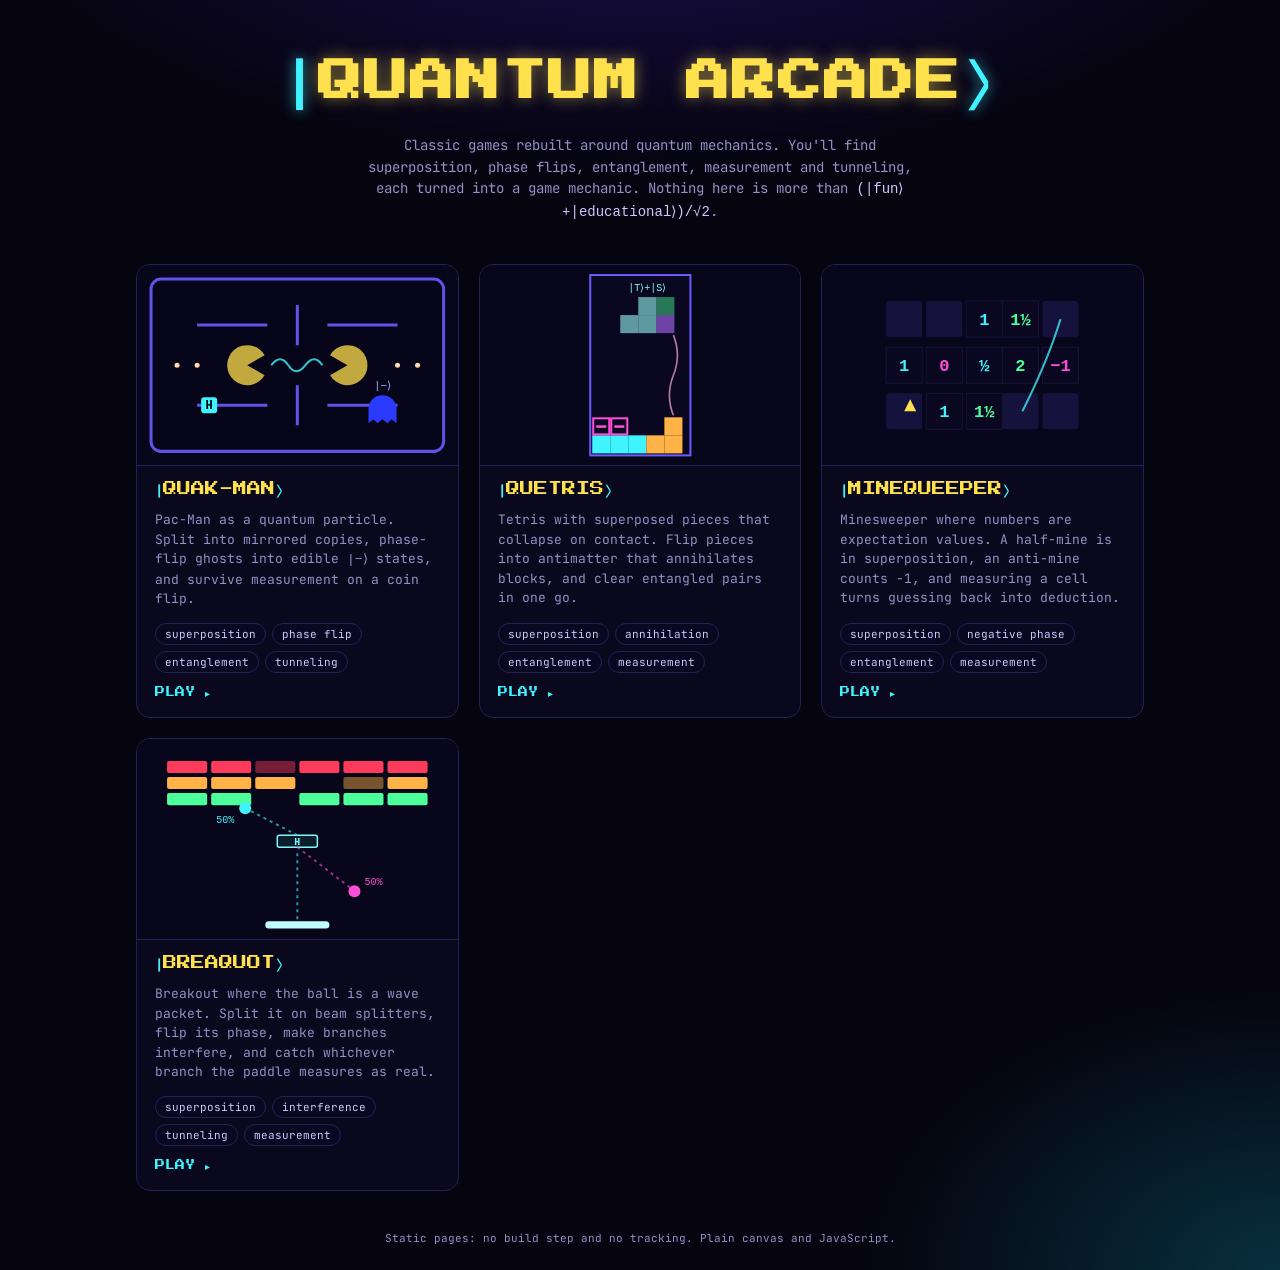
==== index.html @ d23012a4 "Add Breaquot: a quantum Breakout The ball is a set of probability-weighted branches: beam splitters " ====
<!doctype html>
<html lang="en">
<head>
  <meta charset="utf-8">
  <meta name="viewport" content="width=device-width, initial-scale=1, viewport-fit=cover">
  <title>Quantum Arcade</title>
  <meta name="description" content="Classic arcade games rebuilt around quantum mechanics: superposition, phase flips, entanglement, measurement and tunneling. Plays in the browser.">
  <meta name="theme-color" content="#05040f">
  <link rel="icon" href="favicon.svg" type="image/svg+xml">
  <link rel="preconnect" href="https://fonts.googleapis.com">
  <link rel="preconnect" href="https://fonts.gstatic.com" crossorigin>
  <link href="https://fonts.googleapis.com/css2?family=JetBrains+Mono:wght@400;700&family=Press+Start+2P&display=swap" rel="stylesheet">
  <style>
    :root {
      --bg: #05040f; --panel: #0c0a22; --line: #262058; --text: #e8e5ff; --muted: #9690c6;
      --cyan: #3ff4ff; --magenta: #ff4fd8; --yellow: #ffe14d; --violet: #6c5cff;
      --pixel: 'Press Start 2P', ui-monospace, monospace;
      --mono: 'JetBrains Mono', ui-monospace, SFMono-Regular, Menlo, monospace;
    }
    * { box-sizing: border-box; }
    html, body { margin: 0; color: var(--text); font-family: var(--mono); background: var(--bg); }
    body {
      min-height: 100svh;
      background:
        radial-gradient(1100px 520px at 50% -12%, #1d1157 0%, transparent 62%),
        radial-gradient(700px 480px at 100% 100%, #08303f 0%, transparent 60%),
        var(--bg);
    }
    header { text-align: center; padding: 48px 16px 12px; }
    h1 {
      margin: 0;
      font-family: var(--pixel);
      font-size: clamp(22px, 5.4vw, 44px);
      letter-spacing: 2px;
      color: var(--yellow);
      text-shadow: 0 0 16px rgba(255, 225, 77, .5);
    }
    h1 .k {
      color: var(--cyan);
      font-family: var(--mono);
      font-weight: 700;
      font-size: 1.25em;
      text-shadow: 0 0 14px rgba(63, 244, 255, .7);
    }
    .tag { color: var(--muted); margin: 14px auto 0; max-width: 560px; font-size: 14px; line-height: 1.55; }
    .tag code { color: #cfc8ff; }
    main {
      display: grid;
      grid-template-columns: repeat(auto-fit, minmax(260px, 1fr));
      gap: 20px;
      max-width: 1040px;
      margin: 0 auto;
      padding: 28px 16px 40px;
    }
    .game {
      display: flex;
      flex-direction: column;
      color: inherit;
      text-decoration: none;
      background: rgba(12, 10, 34, .78);
      border: 1px solid var(--line);
      border-radius: 14px;
      overflow: hidden;
      transition: transform .15s ease, border-color .15s ease, box-shadow .15s ease;
    }
    .game:hover, .game:focus-visible {
      transform: translateY(-3px);
      border-color: var(--violet);
      box-shadow: 0 14px 40px rgba(60, 40, 180, .35);
      outline: none;
    }
    .art { aspect-ratio: 16 / 10; background: #07061a; border-bottom: 1px solid var(--line); display: block; }
    .art svg { width: 100%; height: 100%; display: block; }
    .body { padding: 16px 18px 18px; display: flex; flex-direction: column; gap: 10px; flex: 1; }
    .name { font-family: var(--pixel); font-size: 14px; color: var(--yellow); }
    .name .k { color: var(--cyan); font-family: var(--mono); font-weight: 700; }
    .desc { color: var(--muted); font-size: 13px; line-height: 1.5; margin: 0; }
    .chips { display: flex; flex-wrap: wrap; gap: 6px; margin-top: auto; padding-top: 4px; }
    .chip {
      font-size: 11px;
      color: #cfc8ff;
      border: 1px solid var(--line);
      border-radius: 999px;
      padding: 3px 9px;
      background: #0a0820;
    }
    .play {
      font-family: var(--pixel);
      font-size: 10px;
      color: var(--cyan);
      margin-top: 4px;
    }
    footer { text-align: center; color: var(--muted); font-size: 11px; padding: 0 16px 28px; }
  </style>
</head>
<body>
  <header>
    <h1><span class="k">|</span>QUANTUM ARCADE<span class="k">⟩</span></h1>
    <p class="tag">Classic games rebuilt around quantum mechanics. You'll find superposition, phase flips, entanglement, measurement and tunneling, each turned into a game mechanic. Nothing here is more than <code>(|fun⟩+|educational⟩)/√2</code>.</p>
  </header>

  <main>
    <a class="game" href="quak-man/">
      <span class="art" aria-hidden="true">
        <svg viewBox="0 0 320 200">
          <g fill="none" stroke="#6c5cff" stroke-width="3" opacity=".9">
            <rect x="14" y="14" width="292" height="172" rx="10"/>
            <path d="M60 60h70M190 60h70M60 140h70M190 140h70M160 40v40M160 120v40"/>
          </g>
          <g fill="#ffd9b0"><circle cx="40" cy="100" r="2.5"/><circle cx="60" cy="100" r="2.5"/><circle cx="260" cy="100" r="2.5"/><circle cx="280" cy="100" r="2.5"/></g>
          <path d="M110 100 L127.3 90 A20 20 0 1 0 127.3 110 Z" fill="#ffe14d" opacity=".75"/>
          <path d="M210 100 L192.7 90 A20 20 0 1 1 192.7 110 Z" fill="#ffe14d" opacity=".75"/>
          <path d="M134 100 q9 -12 17 0 t17 0 t17 0" fill="none" stroke="#3ff4ff" stroke-width="2" opacity=".8"/>
          <g transform="translate(245 140)"><path d="M-14 4a14 14 0 0 1 28 0v14l-5-4-4 4-5-4-5 4-4-4-5 4z" fill="#2a3bff"/><text x="0" y="-16" font-family="monospace" font-size="11" fill="#9fb0ff" text-anchor="middle">|−⟩</text></g>
          <rect x="64" y="132" width="16" height="16" rx="3" fill="#3ff4ff"/><text x="72" y="144" font-family="monospace" font-weight="700" font-size="12" fill="#05040f" text-anchor="middle">H</text>
        </svg>
      </span>
      <span class="body">
        <span class="name"><span class="k">|</span>QUAK-MAN<span class="k">⟩</span></span>
        <p class="desc">Pac-Man as a quantum particle. Split into mirrored copies, phase-flip ghosts into edible <code>|−⟩</code> states, and survive measurement on a coin flip.</p>
        <span class="chips"><span class="chip">superposition</span><span class="chip">phase flip</span><span class="chip">entanglement</span><span class="chip">tunneling</span></span>
        <span class="play">PLAY ▸</span>
      </span>
    </a>

    <a class="game" href="quetris/">
      <span class="art" aria-hidden="true">
        <svg viewBox="0 0 320 200">
          <rect x="110" y="10" width="100" height="180" fill="#0a0820" stroke="#6c5cff" stroke-width="2"/>
          <g fill="#b06cff" opacity=".6"><rect x="140" y="50" width="18" height="18"/><rect x="158" y="50" width="18" height="18"/><rect x="176" y="50" width="18" height="18"/><rect x="158" y="32" width="18" height="18"/></g>
          <g fill="#4dff9a" opacity=".45"><rect x="158" y="32" width="18" height="18"/><rect x="176" y="32" width="18" height="18"/><rect x="140" y="50" width="18" height="18"/><rect x="158" y="50" width="18" height="18"/></g>
          <text x="167" y="26" font-family="monospace" font-size="10" fill="#7ff9ff" text-anchor="middle">|T⟩+|S⟩</text>
          <g fill="#3ff4ff"><rect x="112" y="170" width="18" height="18"/><rect x="130" y="170" width="18" height="18"/><rect x="148" y="170" width="18" height="18"/></g>
          <g fill="#ffb347"><rect x="184" y="170" width="18" height="18"/><rect x="184" y="152" width="18" height="18"/><rect x="166" y="170" width="18" height="18"/></g>
          <g fill="#0a0720" stroke="#ff4fd8" stroke-width="2"><rect x="113" y="153" width="16" height="16"/><rect x="131" y="153" width="16" height="16"/></g>
          <g fill="#ff4fd8"><rect x="116" y="160" width="10" height="2.5"/><rect x="134" y="160" width="10" height="2.5"/></g>
          <path d="M193 150 q-8 -20 0 -40 t0 -40" fill="none" stroke="#ffb0d8" stroke-width="1.6" opacity=".7"/>
        </svg>
      </span>
      <span class="body">
        <span class="name"><span class="k">|</span>QUETRIS<span class="k">⟩</span></span>
        <p class="desc">Tetris with superposed pieces that collapse on contact. Flip pieces into antimatter that annihilates blocks, and clear entangled pairs in one go.</p>
        <span class="chips"><span class="chip">superposition</span><span class="chip">annihilation</span><span class="chip">entanglement</span><span class="chip">measurement</span></span>
        <span class="play">PLAY ▸</span>
      </span>
    </a>

    <a class="game" href="minequeeper/">
      <span class="art" aria-hidden="true">
        <svg viewBox="0 0 320 200">
          <g font-family="monospace" font-weight="700" font-size="17" text-anchor="middle">
            <g fill="#16123e">
              <rect x="64" y="36" width="36" height="36" rx="3"/><rect x="104" y="36" width="36" height="36" rx="3"/><rect x="220" y="36" width="36" height="36" rx="3"/>
              <rect x="64" y="128" width="36" height="36" rx="3"/><rect x="180" y="128" width="36" height="36" rx="3"/><rect x="220" y="128" width="36" height="36" rx="3"/>
            </g>
            <g fill="#0a0820" stroke="#17143a">
              <rect x="144" y="36" width="36" height="36"/><rect x="180" y="36" width="36" height="36"/>
              <rect x="64" y="82" width="36" height="36"/><rect x="104" y="82" width="36" height="36"/><rect x="144" y="82" width="36" height="36"/><rect x="180" y="82" width="36" height="36"/><rect x="220" y="82" width="36" height="36"/>
              <rect x="104" y="128" width="36" height="36"/><rect x="144" y="128" width="36" height="36"/>
            </g>
            <text x="162" y="60" fill="#3ff4ff">1</text><text x="198" y="60" fill="#4dff9a">1½</text>
            <text x="82" y="106" fill="#3ff4ff">1</text><text x="122" y="106" fill="#ff4fd8">0</text><text x="162" y="106" fill="#3ff4ff">½</text><text x="198" y="106" fill="#4dff9a">2</text><text x="238" y="106" fill="#ff4fd8">−1</text>
            <text x="122" y="152" fill="#3ff4ff">1</text><text x="162" y="152" fill="#4dff9a">1½</text>
          </g>
          <path d="M238 54 q-12 40 -38 92" fill="none" stroke="#3ff4ff" stroke-width="2" opacity=".75"/>
          <path d="M82 146 l6 -12 l6 12" fill="#ffe14d"/>
        </svg>
      </span>
      <span class="body">
        <span class="name"><span class="k">|</span>MINEQUEEPER<span class="k">⟩</span></span>
        <p class="desc">Minesweeper where numbers are expectation values. A half-mine is in superposition, an anti-mine counts −1, and measuring a cell turns guessing back into deduction.</p>
        <span class="chips"><span class="chip">superposition</span><span class="chip">negative phase</span><span class="chip">entanglement</span><span class="chip">measurement</span></span>
        <span class="play">PLAY ▸</span>
      </span>
    </a>
    <a class="game" href="breaquot/">
      <span class="art" aria-hidden="true">
        <svg viewBox="0 0 320 200">
          <g>
            <rect x="30" y="22" width="40" height="12" rx="2" fill="#ff3b5c"/><rect x="74" y="22" width="40" height="12" rx="2" fill="#ff3b5c"/><rect x="118" y="22" width="40" height="12" rx="2" fill="#ff3b5c" opacity=".45"/><rect x="162" y="22" width="40" height="12" rx="2" fill="#ff3b5c"/><rect x="206" y="22" width="40" height="12" rx="2" fill="#ff3b5c"/><rect x="250" y="22" width="40" height="12" rx="2" fill="#ff3b5c"/>
            <rect x="30" y="38" width="40" height="12" rx="2" fill="#ffb347"/><rect x="74" y="38" width="40" height="12" rx="2" fill="#ffb347"/><rect x="118" y="38" width="40" height="12" rx="2" fill="#ffb347"/><rect x="206" y="38" width="40" height="12" rx="2" fill="#ffb347" opacity=".45"/><rect x="250" y="38" width="40" height="12" rx="2" fill="#ffb347"/>
            <rect x="30" y="54" width="40" height="12" rx="2" fill="#4dff9a"/><rect x="74" y="54" width="40" height="12" rx="2" fill="#4dff9a"/><rect x="162" y="54" width="40" height="12" rx="2" fill="#4dff9a"/><rect x="206" y="54" width="40" height="12" rx="2" fill="#4dff9a"/><rect x="250" y="54" width="40" height="12" rx="2" fill="#4dff9a"/>
          </g>
          <rect x="140" y="96" width="40" height="12" rx="2" fill="#0c1e2a" stroke="#7ff9ff" stroke-width="1.5"/>
          <text x="160" y="106" font-family="monospace" font-weight="700" font-size="10" fill="#7ff9ff" text-anchor="middle">H</text>
          <path d="M160 180 L160 110" stroke="#3ff4ff" stroke-width="2" stroke-dasharray="3 4" opacity=".6"/>
          <path d="M160 96 L110 70" stroke="#3ff4ff" stroke-width="2" stroke-dasharray="3 4" opacity=".6"/>
          <path d="M160 108 L215 150" stroke="#ff4fd8" stroke-width="2" stroke-dasharray="3 4" opacity=".6"/>
          <circle cx="108" cy="69" r="6" fill="#3ff4ff"/><text x="88" y="84" font-family="monospace" font-size="10" fill="#3ff4ff" text-anchor="middle">50%</text>
          <circle cx="217" cy="152" r="6" fill="#ff4fd8"/><text x="236" y="146" font-family="monospace" font-size="10" fill="#ff4fd8" text-anchor="middle">50%</text>
          <rect x="128" y="182" width="64" height="7" rx="3.5" fill="#bffcff"/>
        </svg>
      </span>
      <span class="body">
        <span class="name"><span class="k">|</span>BREAQUOT<span class="k">⟩</span></span>
        <p class="desc">Breakout where the ball is a wave packet. Split it on beam splitters, flip its phase, make branches interfere, and catch whichever branch the paddle measures as real.</p>
        <span class="chips"><span class="chip">superposition</span><span class="chip">interference</span><span class="chip">tunneling</span><span class="chip">measurement</span></span>
        <span class="play">PLAY ▸</span>
      </span>
    </a>
  </main>

  <footer>Static pages: no build step and no tracking. Plain canvas and JavaScript.</footer>
</body>
</html>
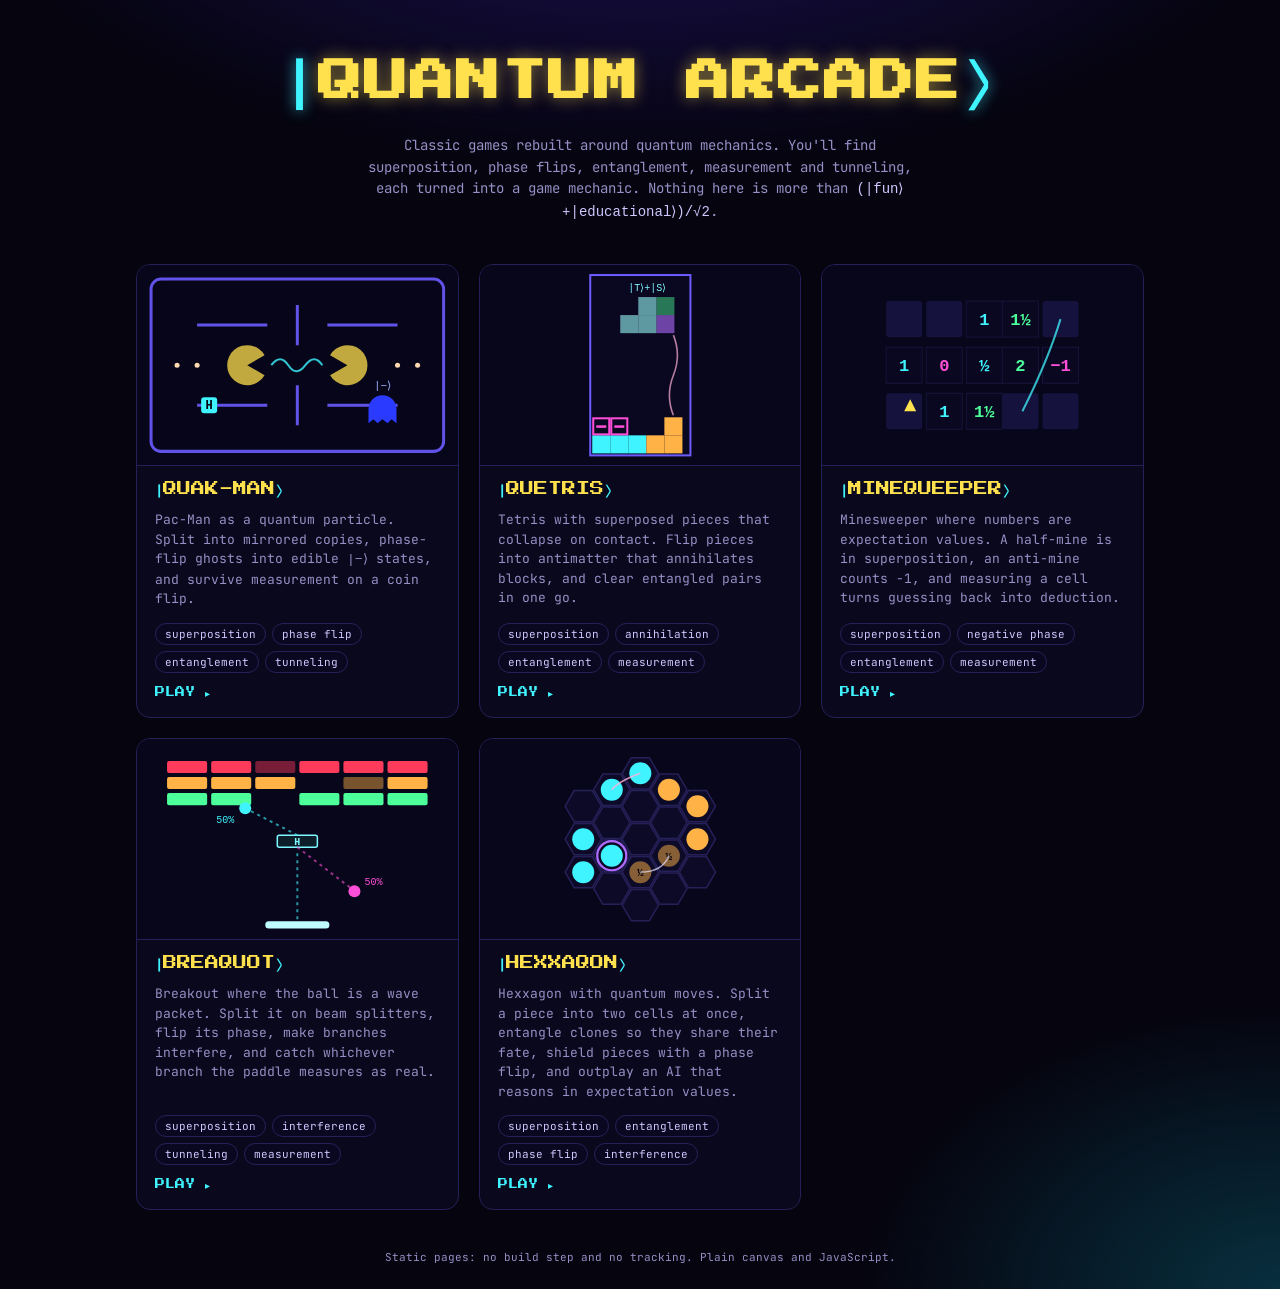
==== commit c16a8364: "Add Hexxaqon: a quantum Hexxagon Classic clone/jump Hexxagon on a 58-cell board, plus quantum moves:" ====
--- a/index.html
+++ b/index.html
@@ -198,6 +198,52 @@
         <span class="play">PLAY ▸</span>
       </span>
     </a>
+    <a class="game" href="hexxaqon/">
+      <span class="art" aria-hidden="true">
+        <svg viewBox="0 0 320 200">
+          <g fill="#0c0a26" stroke="#262058" stroke-width="1.5">
+          <polygon points="121.0,67.1 112.0,82.7 94.0,82.7 85.0,67.1 94.0,51.5 112.0,51.5"/>
+          <polygon points="121.0,100.0 112.0,115.6 94.0,115.6 85.0,100.0 94.0,84.4 112.0,84.4"/>
+          <polygon points="121.0,132.9 112.0,148.5 94.0,148.5 85.0,132.9 94.0,117.3 112.0,117.3"/>
+          <polygon points="149.6,50.6 140.5,66.3 122.5,66.3 113.5,50.6 122.5,35.0 140.5,35.0"/>
+          <polygon points="149.6,83.5 140.5,99.2 122.5,99.2 113.5,83.5 122.5,67.9 140.5,67.9"/>
+          <polygon points="149.6,116.5 140.5,132.1 122.5,132.1 113.5,116.5 122.5,100.8 140.5,100.8"/>
+          <polygon points="149.6,149.4 140.5,165.0 122.5,165.0 113.5,149.4 122.5,133.7 140.5,133.7"/>
+          <polygon points="178.1,34.2 169.0,49.8 151.0,49.8 141.9,34.2 151.0,18.6 169.0,18.6"/>
+          <polygon points="178.1,67.1 169.0,82.7 151.0,82.7 141.9,67.1 151.0,51.5 169.0,51.5"/>
+          <polygon points="178.1,100.0 169.0,115.6 151.0,115.6 141.9,100.0 151.0,84.4 169.0,84.4"/>
+          <polygon points="178.1,132.9 169.0,148.5 151.0,148.5 141.9,132.9 151.0,117.3 169.0,117.3"/>
+          <polygon points="178.1,165.8 169.0,181.4 151.0,181.4 141.9,165.8 151.0,150.2 169.0,150.2"/>
+          <polygon points="206.6,50.6 197.5,66.3 179.5,66.3 170.4,50.6 179.5,35.0 197.5,35.0"/>
+          <polygon points="206.6,83.5 197.5,99.2 179.5,99.2 170.4,83.5 179.5,67.9 197.5,67.9"/>
+          <polygon points="206.6,116.5 197.5,132.1 179.5,132.1 170.4,116.5 179.5,100.8 197.5,100.8"/>
+          <polygon points="206.6,149.4 197.5,165.0 179.5,165.0 170.4,149.4 179.5,133.7 197.5,133.7"/>
+          <polygon points="235.1,67.1 226.0,82.7 208.0,82.7 198.9,67.1 208.0,51.5 226.0,51.5"/>
+          <polygon points="235.1,100.0 226.0,115.6 208.0,115.6 198.9,100.0 208.0,84.4 226.0,84.4"/>
+          <polygon points="235.1,132.9 226.0,148.5 208.0,148.5 198.9,132.9 208.0,117.3 226.0,117.3"/>
+          </g>
+          <circle cx="103.0" cy="100.0" r="11" fill="#3ff4ff" opacity="1"/>
+          <circle cx="131.5" cy="116.5" r="11" fill="#3ff4ff" opacity="1"/>
+          <circle cx="103.0" cy="132.9" r="11" fill="#3ff4ff" opacity="1"/>
+          <circle cx="188.5" cy="50.6" r="11" fill="#ffb347" opacity="1"/>
+          <circle cx="217.0" cy="67.1" r="11" fill="#ffb347" opacity="1"/>
+          <circle cx="217.0" cy="100.0" r="11" fill="#ffb347" opacity="1"/>
+          <circle cx="160.0" cy="132.9" r="11" fill="#ffb347" opacity="0.5"/><text x="160.0" y="136.9" font-family="monospace" font-weight="700" font-size="11" fill="#05040f" text-anchor="middle">½</text>
+          <circle cx="188.5" cy="116.5" r="11" fill="#ffb347" opacity="0.5"/><text x="188.5" y="120.5" font-family="monospace" font-weight="700" font-size="11" fill="#05040f" text-anchor="middle">½</text>
+          <circle cx="131.5" cy="50.6" r="11" fill="#3ff4ff" opacity="1"/>
+          <circle cx="160.0" cy="34.2" r="11" fill="#3ff4ff" opacity="1"/>
+          <path d="M160.0 132.9 Q182.2 132.7 188.5 116.5" fill="none" stroke="#e8e5ff" stroke-width="1.5" opacity=".7"/>
+          <path d="M131.5 50.6 Q137.8 42.4 160.0 34.2" fill="none" stroke="#ffb0d8" stroke-width="1.8" opacity=".8"/>
+          <circle cx="131.5" cy="116.5" r="14.5" fill="none" stroke="#b06cff" stroke-width="2.2"/>
+        </svg>
+      </span>
+      <span class="body">
+        <span class="name"><span class="k">|</span>HEXXAQON<span class="k">⟩</span></span>
+        <p class="desc">Hexxagon with quantum moves. Split a piece into two cells at once, entangle clones so they share their fate, shield pieces with a phase flip, and outplay an AI that reasons in expectation values.</p>
+        <span class="chips"><span class="chip">superposition</span><span class="chip">entanglement</span><span class="chip">phase flip</span><span class="chip">interference</span></span>
+        <span class="play">PLAY ▸</span>
+      </span>
+    </a>
   </main>
 
   <footer>Static pages: no build step and no tracking. Plain canvas and JavaScript.</footer>
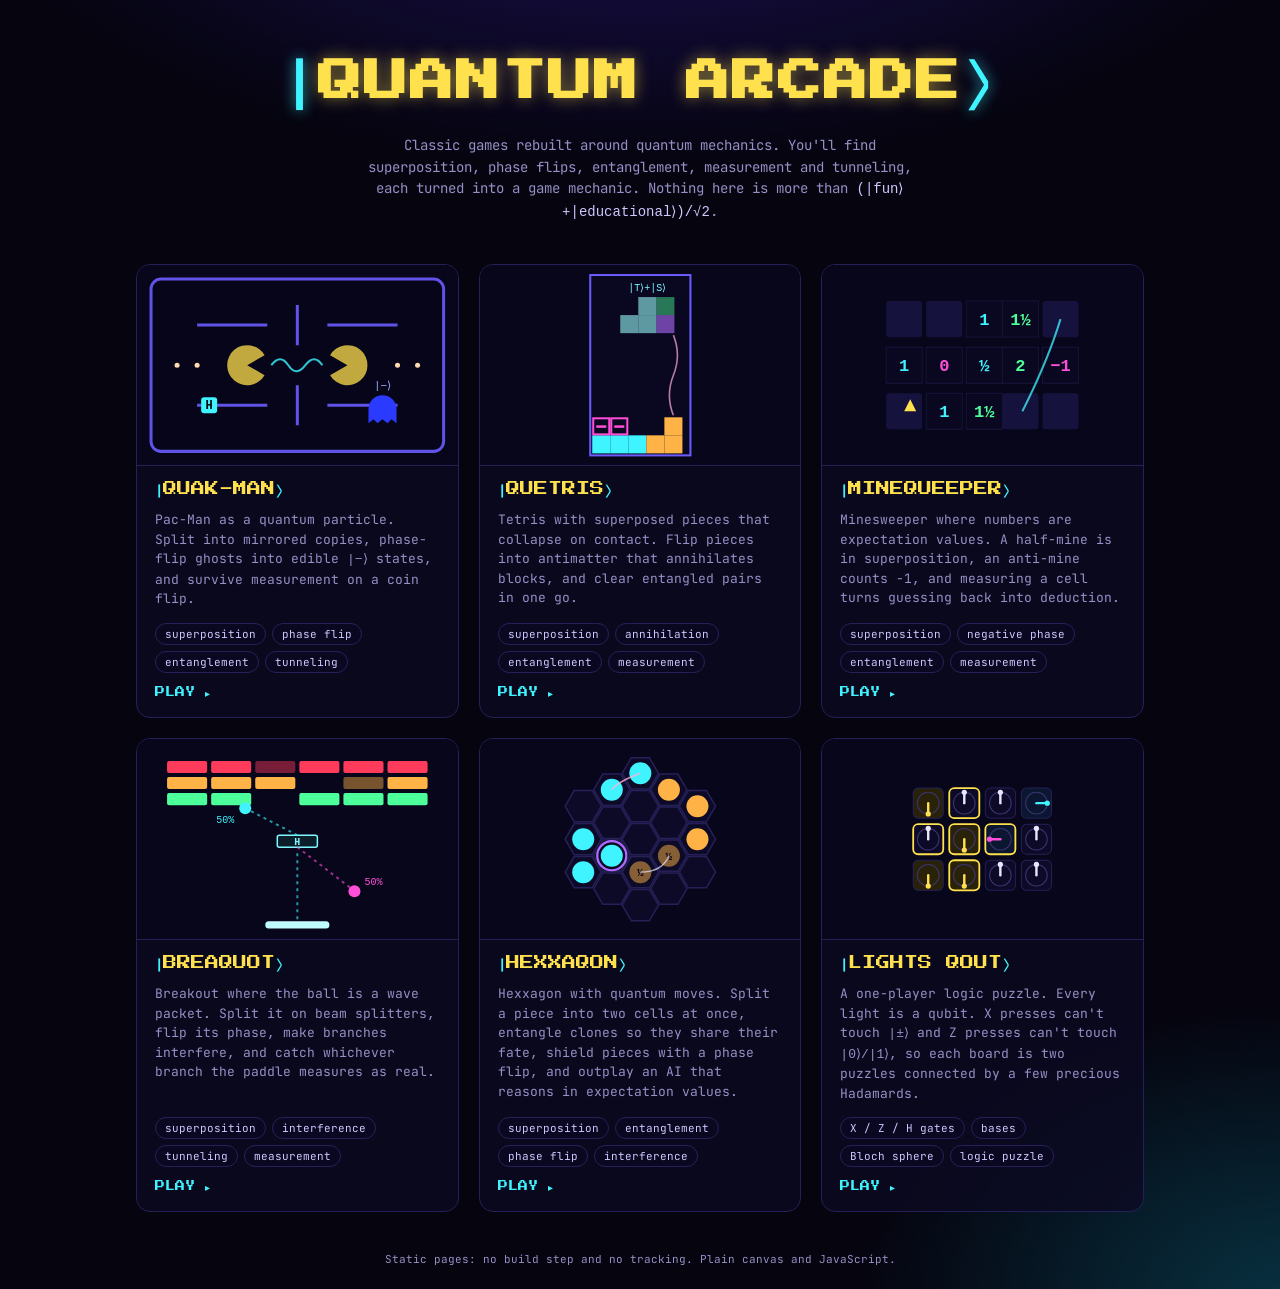
==== commit 64bed359: "Add Lights Qout: a quantum Lights Out logic puzzle Each cell is a qubit in |0⟩, |1⟩, |+⟩ or |−⟩ show" ====
--- a/index.html
+++ b/index.html
@@ -244,6 +244,54 @@
         <span class="play">PLAY ▸</span>
       </span>
     </a>
+    <a class="game" href="lights-qout/">
+      <span class="art" aria-hidden="true">
+        <svg viewBox="0 0 320 200">
+          <rect x="91" y="49.0" width="30" height="30" rx="5" fill="#2a2208" stroke="#262058" stroke-width="1"/>
+          <circle cx="106.0" cy="64.0" r="10.8" fill="none" stroke="#3a3470"/>
+          <line x1="106.0" y1="64.0" x2="106.0" y2="74.8" stroke="#ffe14d" stroke-width="2.4" stroke-linecap="round"/><circle cx="106.0" cy="74.8" r="2.6" fill="#ffe14d"/>
+          <rect x="127" y="49.0" width="30" height="30" rx="5" fill="#0c0a26" stroke="#ffe14d" stroke-width="1.8"/>
+          <circle cx="142.0" cy="64.0" r="10.8" fill="none" stroke="#3a3470"/>
+          <line x1="142.0" y1="64.0" x2="142.0" y2="53.2" stroke="#e8e5ff" stroke-width="2.4" stroke-linecap="round"/><circle cx="142.0" cy="53.2" r="2.6" fill="#e8e5ff"/>
+          <rect x="163" y="49.0" width="30" height="30" rx="5" fill="#0c0a26" stroke="#262058" stroke-width="1"/>
+          <circle cx="178.0" cy="64.0" r="10.8" fill="none" stroke="#3a3470"/>
+          <line x1="178.0" y1="64.0" x2="178.0" y2="53.2" stroke="#e8e5ff" stroke-width="2.4" stroke-linecap="round"/><circle cx="178.0" cy="53.2" r="2.6" fill="#e8e5ff"/>
+          <rect x="199" y="49.0" width="30" height="30" rx="5" fill="#0b1630" stroke="#262058" stroke-width="1"/>
+          <circle cx="214.0" cy="64.0" r="10.8" fill="none" stroke="#3a3470"/>
+          <line x1="214.0" y1="64.0" x2="224.8" y2="64.0" stroke="#3ff4ff" stroke-width="2.4" stroke-linecap="round"/><circle cx="224.8" cy="64.0" r="2.6" fill="#3ff4ff"/>
+          <rect x="91" y="85.0" width="30" height="30" rx="5" fill="#0c0a26" stroke="#ffe14d" stroke-width="1.8"/>
+          <circle cx="106.0" cy="100.0" r="10.8" fill="none" stroke="#3a3470"/>
+          <line x1="106.0" y1="100.0" x2="106.0" y2="89.2" stroke="#e8e5ff" stroke-width="2.4" stroke-linecap="round"/><circle cx="106.0" cy="89.2" r="2.6" fill="#e8e5ff"/>
+          <rect x="127" y="85.0" width="30" height="30" rx="5" fill="#2a2208" stroke="#ffe14d" stroke-width="1.8"/>
+          <circle cx="142.0" cy="100.0" r="10.8" fill="none" stroke="#3a3470"/>
+          <line x1="142.0" y1="100.0" x2="142.0" y2="110.8" stroke="#ffe14d" stroke-width="2.4" stroke-linecap="round"/><circle cx="142.0" cy="110.8" r="2.6" fill="#ffe14d"/>
+          <rect x="163" y="85.0" width="30" height="30" rx="5" fill="#0b1630" stroke="#ffe14d" stroke-width="1.8"/>
+          <circle cx="178.0" cy="100.0" r="10.8" fill="none" stroke="#3a3470"/>
+          <line x1="178.0" y1="100.0" x2="167.2" y2="100.0" stroke="#ff4fd8" stroke-width="2.4" stroke-linecap="round"/><circle cx="167.2" cy="100.0" r="2.6" fill="#ff4fd8"/>
+          <rect x="199" y="85.0" width="30" height="30" rx="5" fill="#0c0a26" stroke="#262058" stroke-width="1"/>
+          <circle cx="214.0" cy="100.0" r="10.8" fill="none" stroke="#3a3470"/>
+          <line x1="214.0" y1="100.0" x2="214.0" y2="89.2" stroke="#e8e5ff" stroke-width="2.4" stroke-linecap="round"/><circle cx="214.0" cy="89.2" r="2.6" fill="#e8e5ff"/>
+          <rect x="91" y="121.0" width="30" height="30" rx="5" fill="#2a2208" stroke="#262058" stroke-width="1"/>
+          <circle cx="106.0" cy="136.0" r="10.8" fill="none" stroke="#3a3470"/>
+          <line x1="106.0" y1="136.0" x2="106.0" y2="146.8" stroke="#ffe14d" stroke-width="2.4" stroke-linecap="round"/><circle cx="106.0" cy="146.8" r="2.6" fill="#ffe14d"/>
+          <rect x="127" y="121.0" width="30" height="30" rx="5" fill="#2a2208" stroke="#ffe14d" stroke-width="1.8"/>
+          <circle cx="142.0" cy="136.0" r="10.8" fill="none" stroke="#3a3470"/>
+          <line x1="142.0" y1="136.0" x2="142.0" y2="146.8" stroke="#ffe14d" stroke-width="2.4" stroke-linecap="round"/><circle cx="142.0" cy="146.8" r="2.6" fill="#ffe14d"/>
+          <rect x="163" y="121.0" width="30" height="30" rx="5" fill="#0c0a26" stroke="#262058" stroke-width="1"/>
+          <circle cx="178.0" cy="136.0" r="10.8" fill="none" stroke="#3a3470"/>
+          <line x1="178.0" y1="136.0" x2="178.0" y2="125.2" stroke="#e8e5ff" stroke-width="2.4" stroke-linecap="round"/><circle cx="178.0" cy="125.2" r="2.6" fill="#e8e5ff"/>
+          <rect x="199" y="121.0" width="30" height="30" rx="5" fill="#0c0a26" stroke="#262058" stroke-width="1"/>
+          <circle cx="214.0" cy="136.0" r="10.8" fill="none" stroke="#3a3470"/>
+          <line x1="214.0" y1="136.0" x2="214.0" y2="125.2" stroke="#e8e5ff" stroke-width="2.4" stroke-linecap="round"/><circle cx="214.0" cy="125.2" r="2.6" fill="#e8e5ff"/>
+        </svg>
+      </span>
+      <span class="body">
+        <span class="name"><span class="k">|</span>LIGHTS QOUT<span class="k">⟩</span></span>
+        <p class="desc">A one-player logic puzzle. Every light is a qubit. X presses can't touch <code>|±⟩</code> and Z presses can't touch <code>|0⟩/|1⟩</code>, so each board is two puzzles connected by a few precious Hadamards.</p>
+        <span class="chips"><span class="chip">X / Z / H gates</span><span class="chip">bases</span><span class="chip">Bloch sphere</span><span class="chip">logic puzzle</span></span>
+        <span class="play">PLAY ▸</span>
+      </span>
+    </a>
   </main>
 
   <footer>Static pages: no build step and no tracking. Plain canvas and JavaScript.</footer>
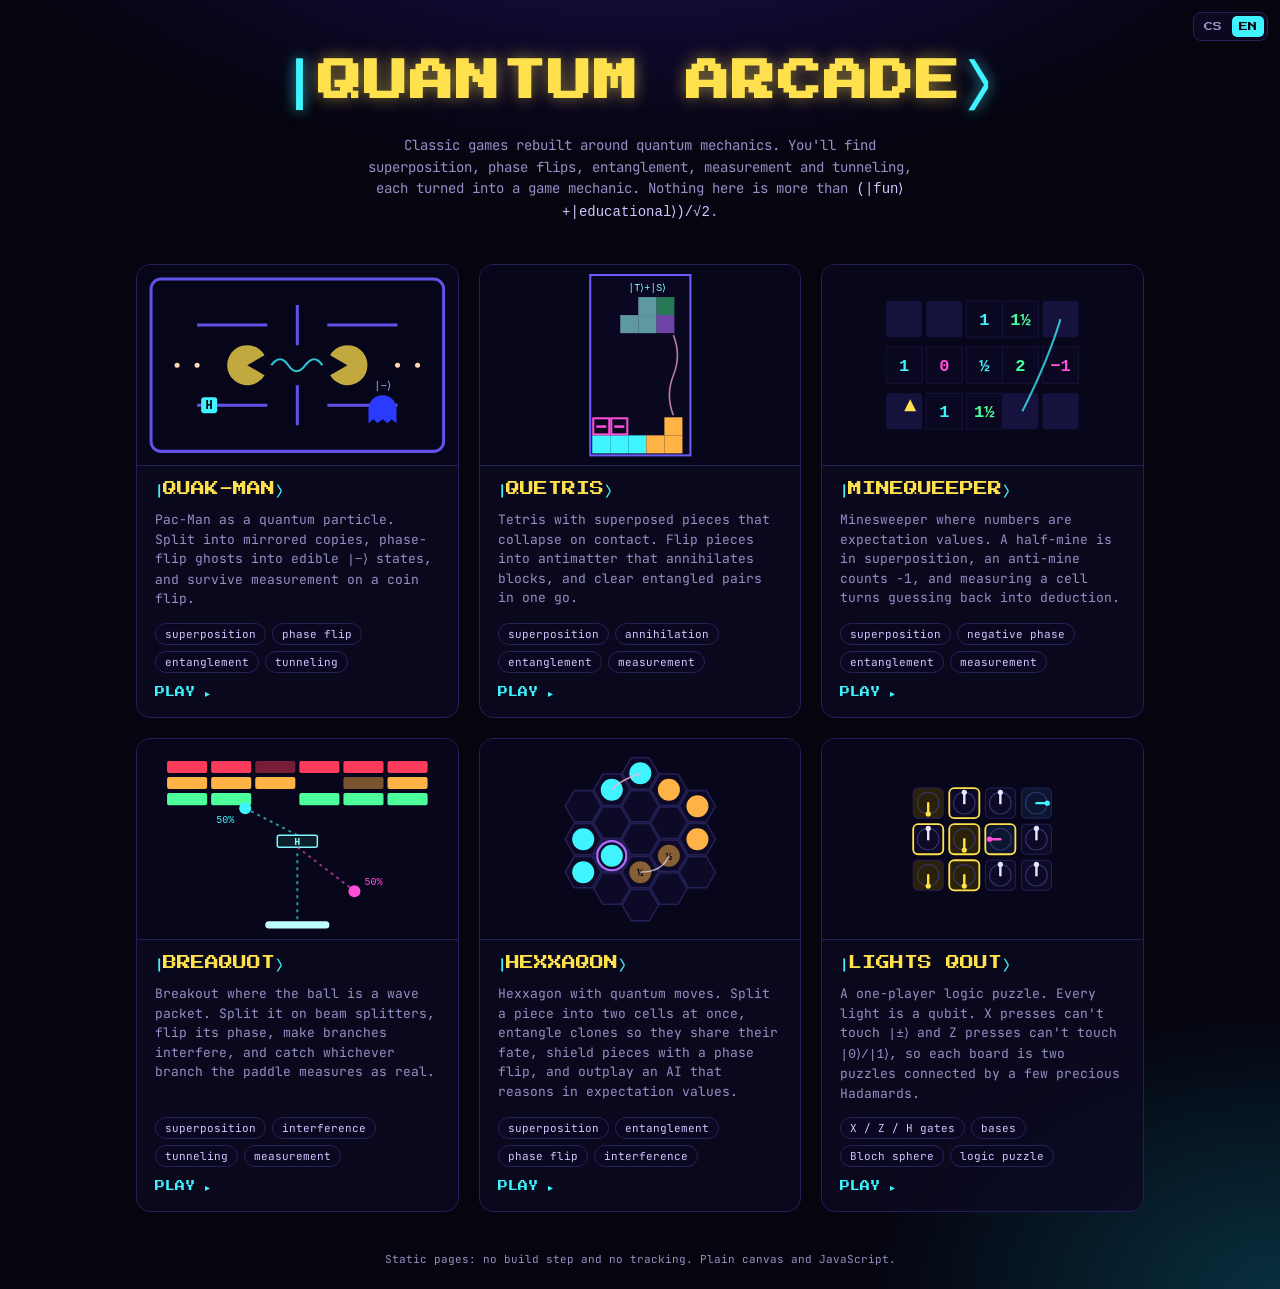
==== commit 923f0564: "Add Czech translation with a CS/EN switch on every page A shared i18n.js adds a CS/EN switch in the " ====
--- a/index.html
+++ b/index.html
@@ -95,8 +95,8 @@
 </head>
 <body>
   <header>
-    <h1><span class="k">|</span>QUANTUM ARCADE<span class="k">⟩</span></h1>
-    <p class="tag">Classic games rebuilt around quantum mechanics. You'll find superposition, phase flips, entanglement, measurement and tunneling, each turned into a game mechanic. Nothing here is more than <code>(|fun⟩+|educational⟩)/√2</code>.</p>
+    <h1><span class="k">|</span><span data-i18n="arcade.name">QUANTUM ARCADE</span><span class="k">⟩</span></h1>
+    <p class="tag" data-i18n="arcade.tag">Classic games rebuilt around quantum mechanics. You'll find superposition, phase flips, entanglement, measurement and tunneling, each turned into a game mechanic. Nothing here is more than <code>(|fun⟩+|educational⟩)/√2</code>.</p>
   </header>
 
   <main>
@@ -117,9 +117,9 @@
       </span>
       <span class="body">
         <span class="name"><span class="k">|</span>QUAK-MAN<span class="k">⟩</span></span>
-        <p class="desc">Pac-Man as a quantum particle. Split into mirrored copies, phase-flip ghosts into edible <code>|−⟩</code> states, and survive measurement on a coin flip.</p>
-        <span class="chips"><span class="chip">superposition</span><span class="chip">phase flip</span><span class="chip">entanglement</span><span class="chip">tunneling</span></span>
-        <span class="play">PLAY ▸</span>
+        <p class="desc" data-i18n="desc.quak-man">Pac-Man as a quantum particle. Split into mirrored copies, phase-flip ghosts into edible <code>|−⟩</code> states, and survive measurement on a coin flip.</p>
+        <span class="chips"><span class="chip" data-i18n="chip.superposition">superposition</span><span class="chip" data-i18n="chip.phase-flip">phase flip</span><span class="chip" data-i18n="chip.entanglement">entanglement</span><span class="chip" data-i18n="chip.tunneling">tunneling</span></span>
+        <span class="play" data-i18n="arcade.play">PLAY ▸</span>
       </span>
     </a>
 
@@ -139,9 +139,9 @@
       </span>
       <span class="body">
         <span class="name"><span class="k">|</span>QUETRIS<span class="k">⟩</span></span>
-        <p class="desc">Tetris with superposed pieces that collapse on contact. Flip pieces into antimatter that annihilates blocks, and clear entangled pairs in one go.</p>
-        <span class="chips"><span class="chip">superposition</span><span class="chip">annihilation</span><span class="chip">entanglement</span><span class="chip">measurement</span></span>
-        <span class="play">PLAY ▸</span>
+        <p class="desc" data-i18n="desc.quetris">Tetris with superposed pieces that collapse on contact. Flip pieces into antimatter that annihilates blocks, and clear entangled pairs in one go.</p>
+        <span class="chips"><span class="chip" data-i18n="chip.superposition">superposition</span><span class="chip" data-i18n="chip.annihilation">annihilation</span><span class="chip" data-i18n="chip.entanglement">entanglement</span><span class="chip" data-i18n="chip.measurement">measurement</span></span>
+        <span class="play" data-i18n="arcade.play">PLAY ▸</span>
       </span>
     </a>
 
@@ -168,9 +168,9 @@
       </span>
       <span class="body">
         <span class="name"><span class="k">|</span>MINEQUEEPER<span class="k">⟩</span></span>
-        <p class="desc">Minesweeper where numbers are expectation values. A half-mine is in superposition, an anti-mine counts −1, and measuring a cell turns guessing back into deduction.</p>
-        <span class="chips"><span class="chip">superposition</span><span class="chip">negative phase</span><span class="chip">entanglement</span><span class="chip">measurement</span></span>
-        <span class="play">PLAY ▸</span>
+        <p class="desc" data-i18n="desc.minequeeper">Minesweeper where numbers are expectation values. A half-mine is in superposition, an anti-mine counts −1, and measuring a cell turns guessing back into deduction.</p>
+        <span class="chips"><span class="chip" data-i18n="chip.superposition">superposition</span><span class="chip" data-i18n="chip.negative-phase">negative phase</span><span class="chip" data-i18n="chip.entanglement">entanglement</span><span class="chip" data-i18n="chip.measurement">measurement</span></span>
+        <span class="play" data-i18n="arcade.play">PLAY ▸</span>
       </span>
     </a>
     <a class="game" href="breaquot/">
@@ -193,9 +193,9 @@
       </span>
       <span class="body">
         <span class="name"><span class="k">|</span>BREAQUOT<span class="k">⟩</span></span>
-        <p class="desc">Breakout where the ball is a wave packet. Split it on beam splitters, flip its phase, make branches interfere, and catch whichever branch the paddle measures as real.</p>
-        <span class="chips"><span class="chip">superposition</span><span class="chip">interference</span><span class="chip">tunneling</span><span class="chip">measurement</span></span>
-        <span class="play">PLAY ▸</span>
+        <p class="desc" data-i18n="desc.breaquot">Breakout where the ball is a wave packet. Split it on beam splitters, flip its phase, make branches interfere, and catch whichever branch the paddle measures as real.</p>
+        <span class="chips"><span class="chip" data-i18n="chip.superposition">superposition</span><span class="chip" data-i18n="chip.interference">interference</span><span class="chip" data-i18n="chip.tunneling">tunneling</span><span class="chip" data-i18n="chip.measurement">measurement</span></span>
+        <span class="play" data-i18n="arcade.play">PLAY ▸</span>
       </span>
     </a>
     <a class="game" href="hexxaqon/">
@@ -239,9 +239,9 @@
       </span>
       <span class="body">
         <span class="name"><span class="k">|</span>HEXXAQON<span class="k">⟩</span></span>
-        <p class="desc">Hexxagon with quantum moves. Split a piece into two cells at once, entangle clones so they share their fate, shield pieces with a phase flip, and outplay an AI that reasons in expectation values.</p>
-        <span class="chips"><span class="chip">superposition</span><span class="chip">entanglement</span><span class="chip">phase flip</span><span class="chip">interference</span></span>
-        <span class="play">PLAY ▸</span>
+        <p class="desc" data-i18n="desc.hexxaqon">Hexxagon with quantum moves. Split a piece into two cells at once, entangle clones so they share their fate, shield pieces with a phase flip, and outplay an AI that reasons in expectation values.</p>
+        <span class="chips"><span class="chip" data-i18n="chip.superposition">superposition</span><span class="chip" data-i18n="chip.entanglement">entanglement</span><span class="chip" data-i18n="chip.phase-flip">phase flip</span><span class="chip" data-i18n="chip.interference">interference</span></span>
+        <span class="play" data-i18n="arcade.play">PLAY ▸</span>
       </span>
     </a>
     <a class="game" href="lights-qout/">
@@ -287,13 +287,15 @@
       </span>
       <span class="body">
         <span class="name"><span class="k">|</span>LIGHTS QOUT<span class="k">⟩</span></span>
-        <p class="desc">A one-player logic puzzle. Every light is a qubit. X presses can't touch <code>|±⟩</code> and Z presses can't touch <code>|0⟩/|1⟩</code>, so each board is two puzzles connected by a few precious Hadamards.</p>
-        <span class="chips"><span class="chip">X / Z / H gates</span><span class="chip">bases</span><span class="chip">Bloch sphere</span><span class="chip">logic puzzle</span></span>
-        <span class="play">PLAY ▸</span>
+        <p class="desc" data-i18n="desc.lights-qout">A one-player logic puzzle. Every light is a qubit. X presses can't touch <code>|±⟩</code> and Z presses can't touch <code>|0⟩/|1⟩</code>, so each board is two puzzles connected by a few precious Hadamards.</p>
+        <span class="chips"><span class="chip" data-i18n="chip.x-z-h-gates">X / Z / H gates</span><span class="chip" data-i18n="chip.bases">bases</span><span class="chip" data-i18n="chip.bloch-sphere">Bloch sphere</span><span class="chip" data-i18n="chip.logic-puzzle">logic puzzle</span></span>
+        <span class="play" data-i18n="arcade.play">PLAY ▸</span>
       </span>
     </a>
   </main>
 
-  <footer>Static pages: no build step and no tracking. Plain canvas and JavaScript.</footer>
+  <footer data-i18n="arcade.footer">Static pages: no build step and no tracking. Plain canvas and JavaScript.</footer>
+  <script src="i18n.cs.js"></script>
+  <script src="i18n.js"></script>
 </body>
 </html>
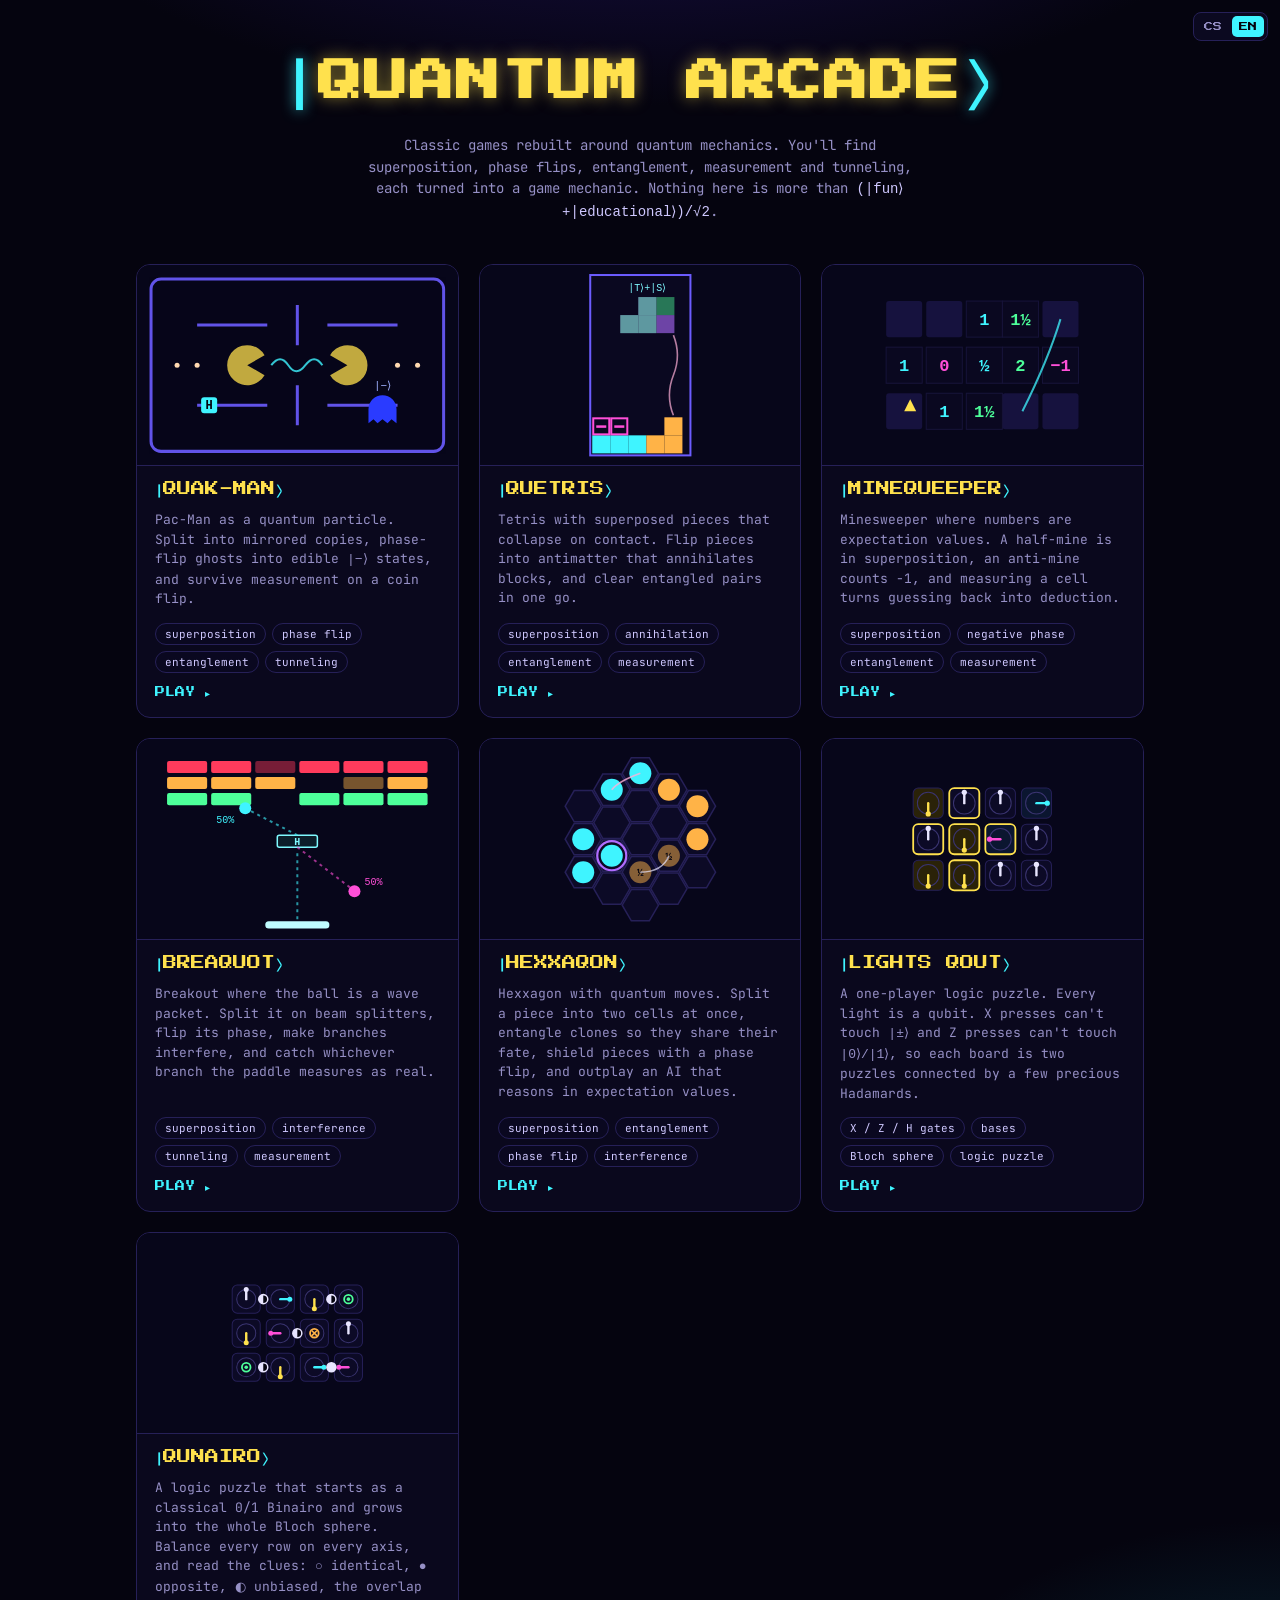
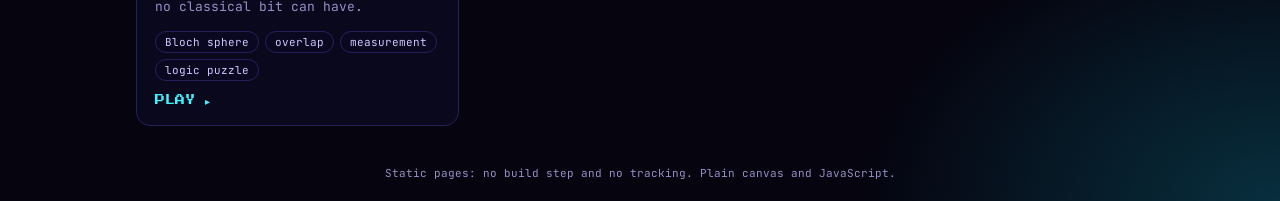
==== commit f5082f92: "Add Qunairo: a quantum Takuzu/Binairo logic puzzle Fill the grid with Bloch-sphere poles so that eve" ====
--- a/index.html
+++ b/index.html
@@ -292,6 +292,66 @@
         <span class="play" data-i18n="arcade.play">PLAY ▸</span>
       </span>
     </a>
+    <a class="game" href="qunairo/">
+      <span class="art" aria-hidden="true">
+        <svg viewBox="0 0 320 200">
+          <rect x="95" y="52.0" width="28" height="28" rx="5" fill="#0c0a26" stroke="#262058"/>
+          <circle cx="109.0" cy="66.0" r="9.5" fill="none" stroke="#3a3470"/>
+          <line x1="109.0" y1="66.0" x2="109.0" y2="56.5" stroke="#e8e5ff" stroke-width="2.4" stroke-linecap="round"/><circle cx="109.0" cy="56.5" r="2.5" fill="#e8e5ff"/>
+          <rect x="129" y="52.0" width="28" height="28" rx="5" fill="#0c0a26" stroke="#262058"/>
+          <circle cx="143.0" cy="66.0" r="9.5" fill="none" stroke="#3a3470"/>
+          <line x1="143.0" y1="66.0" x2="152.5" y2="66.0" stroke="#3ff4ff" stroke-width="2.4" stroke-linecap="round"/><circle cx="152.5" cy="66.0" r="2.5" fill="#3ff4ff"/>
+          <rect x="163" y="52.0" width="28" height="28" rx="5" fill="#0c0a26" stroke="#262058"/>
+          <circle cx="177.0" cy="66.0" r="9.5" fill="none" stroke="#3a3470"/>
+          <line x1="177.0" y1="66.0" x2="177.0" y2="75.5" stroke="#ffe14d" stroke-width="2.4" stroke-linecap="round"/><circle cx="177.0" cy="75.5" r="2.5" fill="#ffe14d"/>
+          <rect x="197" y="52.0" width="28" height="28" rx="5" fill="#0c0a26" stroke="#262058"/>
+          <circle cx="211.0" cy="66.0" r="9.5" fill="none" stroke="#3a3470"/>
+          <circle cx="211.0" cy="66.0" r="4.3" fill="none" stroke="#4dff9a" stroke-width="1.8"/>
+          <circle cx="211.0" cy="66.0" r="1.8" fill="#4dff9a"/>
+          <rect x="95" y="86.0" width="28" height="28" rx="5" fill="#0c0a26" stroke="#262058"/>
+          <circle cx="109.0" cy="100.0" r="9.5" fill="none" stroke="#3a3470"/>
+          <line x1="109.0" y1="100.0" x2="109.0" y2="109.5" stroke="#ffe14d" stroke-width="2.4" stroke-linecap="round"/><circle cx="109.0" cy="109.5" r="2.5" fill="#ffe14d"/>
+          <rect x="129" y="86.0" width="28" height="28" rx="5" fill="#0c0a26" stroke="#262058"/>
+          <circle cx="143.0" cy="100.0" r="9.5" fill="none" stroke="#3a3470"/>
+          <line x1="143.0" y1="100.0" x2="133.5" y2="100.0" stroke="#ff4fd8" stroke-width="2.4" stroke-linecap="round"/><circle cx="133.5" cy="100.0" r="2.5" fill="#ff4fd8"/>
+          <rect x="163" y="86.0" width="28" height="28" rx="5" fill="#0c0a26" stroke="#262058"/>
+          <circle cx="177.0" cy="100.0" r="9.5" fill="none" stroke="#3a3470"/>
+          <circle cx="177.0" cy="100.0" r="4.3" fill="none" stroke="#ffb347" stroke-width="1.8"/>
+          <path d="M174.3 97.3L179.7 102.7M179.7 97.3L174.3 102.7" stroke="#ffb347" stroke-width="1.6"/>
+          <rect x="197" y="86.0" width="28" height="28" rx="5" fill="#0c0a26" stroke="#262058"/>
+          <circle cx="211.0" cy="100.0" r="9.5" fill="none" stroke="#3a3470"/>
+          <line x1="211.0" y1="100.0" x2="211.0" y2="90.5" stroke="#e8e5ff" stroke-width="2.4" stroke-linecap="round"/><circle cx="211.0" cy="90.5" r="2.5" fill="#e8e5ff"/>
+          <rect x="95" y="120.0" width="28" height="28" rx="5" fill="#0c0a26" stroke="#262058"/>
+          <circle cx="109.0" cy="134.0" r="9.5" fill="none" stroke="#3a3470"/>
+          <circle cx="109.0" cy="134.0" r="4.3" fill="none" stroke="#4dff9a" stroke-width="1.8"/>
+          <circle cx="109.0" cy="134.0" r="1.8" fill="#4dff9a"/>
+          <rect x="129" y="120.0" width="28" height="28" rx="5" fill="#0c0a26" stroke="#262058"/>
+          <circle cx="143.0" cy="134.0" r="9.5" fill="none" stroke="#3a3470"/>
+          <line x1="143.0" y1="134.0" x2="143.0" y2="143.5" stroke="#ffe14d" stroke-width="2.4" stroke-linecap="round"/><circle cx="143.0" cy="143.5" r="2.5" fill="#ffe14d"/>
+          <rect x="163" y="120.0" width="28" height="28" rx="5" fill="#0c0a26" stroke="#262058"/>
+          <circle cx="177.0" cy="134.0" r="9.5" fill="none" stroke="#3a3470"/>
+          <line x1="177.0" y1="134.0" x2="186.5" y2="134.0" stroke="#3ff4ff" stroke-width="2.4" stroke-linecap="round"/><circle cx="186.5" cy="134.0" r="2.5" fill="#3ff4ff"/>
+          <rect x="197" y="120.0" width="28" height="28" rx="5" fill="#0c0a26" stroke="#262058"/>
+          <circle cx="211.0" cy="134.0" r="9.5" fill="none" stroke="#3a3470"/>
+          <line x1="211.0" y1="134.0" x2="201.5" y2="134.0" stroke="#ff4fd8" stroke-width="2.4" stroke-linecap="round"/><circle cx="201.5" cy="134.0" r="2.5" fill="#ff4fd8"/>
+          <circle cx="126" cy="66.0" r="4.5" fill="#05040f" stroke="#e8e5ff" stroke-width="1.5"/>
+          <path d="M126 61.5A4.5 4.5 0 0 0 126 70.5Z" fill="#e8e5ff"/>
+          <circle cx="194" cy="66.0" r="4.5" fill="#05040f" stroke="#e8e5ff" stroke-width="1.5"/>
+          <path d="M194 61.5A4.5 4.5 0 0 0 194 70.5Z" fill="#e8e5ff"/>
+          <circle cx="160" cy="100.0" r="4.5" fill="#05040f" stroke="#e8e5ff" stroke-width="1.5"/>
+          <path d="M160 95.5A4.5 4.5 0 0 0 160 104.5Z" fill="#e8e5ff"/>
+          <circle cx="126" cy="134.0" r="4.5" fill="#05040f" stroke="#e8e5ff" stroke-width="1.5"/>
+          <path d="M126 129.5A4.5 4.5 0 0 0 126 138.5Z" fill="#e8e5ff"/>
+          <circle cx="194" cy="134.0" r="4.5" fill="#e8e5ff" stroke="#e8e5ff" stroke-width="1.5"/>
+        </svg>
+      </span>
+      <span class="body">
+        <span class="name"><span class="k">|</span>QUNAIRO<span class="k">⟩</span></span>
+        <p class="desc" data-i18n="desc.qunairo">A logic puzzle that starts as a classical 0/1 Binairo and grows into the whole Bloch sphere. Balance every row on every axis, and read the clues: <code>○</code> identical, <code>●</code> opposite, <code>◐</code> unbiased, the overlap no classical bit can have.</p>
+        <span class="chips"><span class="chip" data-i18n="chip.bloch-sphere">Bloch sphere</span><span class="chip" data-i18n="chip.overlap">overlap</span><span class="chip" data-i18n="chip.measurement">measurement</span><span class="chip" data-i18n="chip.logic-puzzle">logic puzzle</span></span>
+        <span class="play" data-i18n="arcade.play">PLAY ▸</span>
+      </span>
+    </a>
   </main>
 
   <footer data-i18n="arcade.footer">Static pages: no build step and no tracking. Plain canvas and JavaScript.</footer>
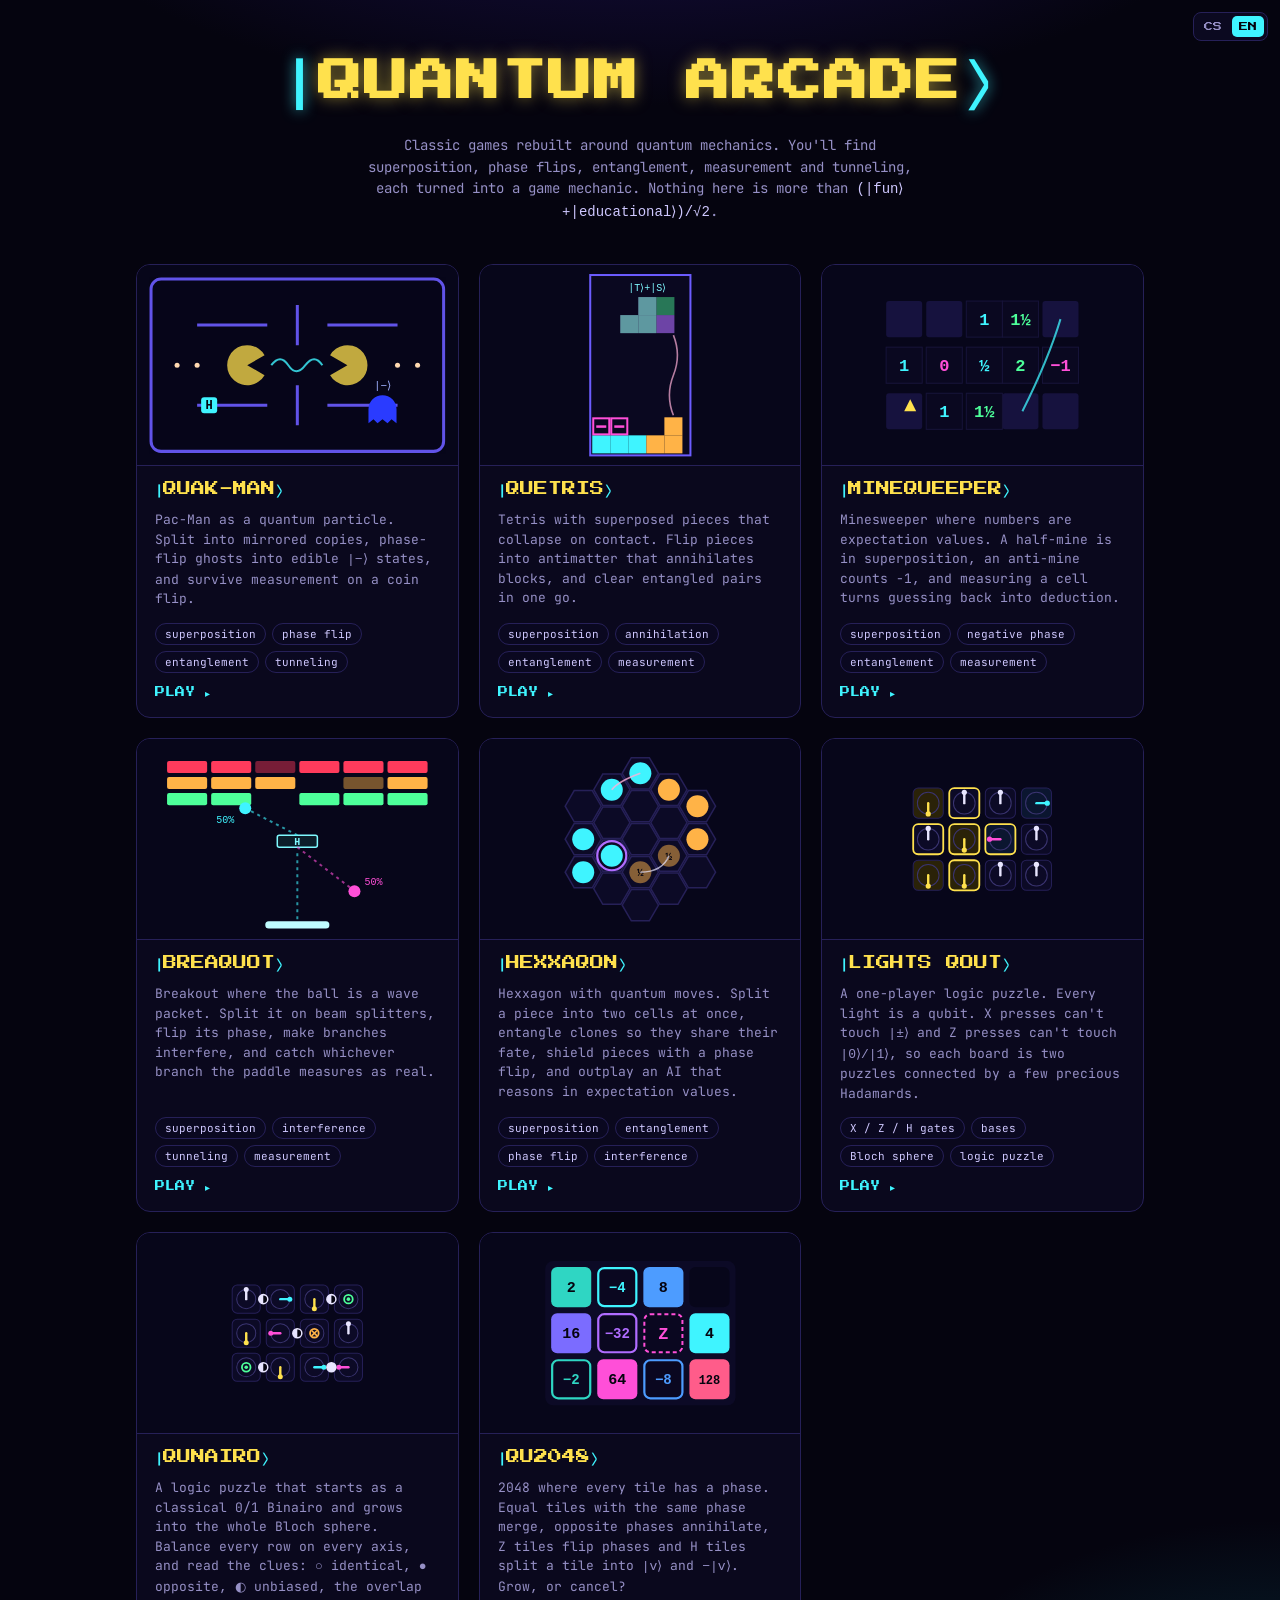
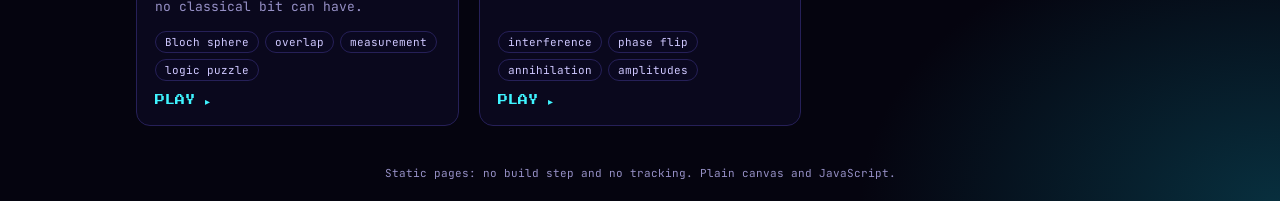
==== commit 4c235967: "Add Qu2048: 2048 with phases Every tile is an amplitude with a phase. Equal tiles with the same phas" ====
--- a/index.html
+++ b/index.html
@@ -352,6 +352,31 @@
         <span class="play" data-i18n="arcade.play">PLAY ▸</span>
       </span>
     </a>
+    <a class="game" href="qu2048/">
+      <span class="art" aria-hidden="true">
+        <svg viewBox="0 0 320 200">
+          <rect x="65.0" y="28.0" width="190" height="144" rx="8" fill="#0c0a26"/>
+          <rect x="71.0" y="34.0" width="40" height="40" rx="6" fill="#2fd6c3"/><text x="91.0" y="59.0" font-family="monospace" font-weight="700" font-size="15" fill="#05040f" text-anchor="middle">2</text>
+          <rect x="118.0" y="35.0" width="38" height="38" rx="6" fill="#0a0720" stroke="#3ff4ff" stroke-width="2.2"/><text x="137.0" y="59.0" font-family="monospace" font-weight="700" font-size="14" fill="#3ff4ff" text-anchor="middle">−4</text>
+          <rect x="163.0" y="34.0" width="40" height="40" rx="6" fill="#4d9cff"/><text x="183.0" y="59.0" font-family="monospace" font-weight="700" font-size="15" fill="#05040f" text-anchor="middle">8</text>
+          <rect x="209.0" y="34.0" width="40" height="40" rx="6" fill="#07061a"/>
+          <rect x="71.0" y="80.0" width="40" height="40" rx="6" fill="#7b6cff"/><text x="91.0" y="105.0" font-family="monospace" font-weight="700" font-size="15" fill="#05040f" text-anchor="middle">16</text>
+          <rect x="118.0" y="81.0" width="38" height="38" rx="6" fill="#0a0720" stroke="#b06cff" stroke-width="2.2"/><text x="137.0" y="105.0" font-family="monospace" font-weight="700" font-size="14" fill="#b06cff" text-anchor="middle">−32</text>
+          <rect x="164.0" y="81.0" width="38" height="38" rx="6" fill="#0a0720" stroke="#ff4fd8" stroke-width="2" stroke-dasharray="4 3"/><text x="183.0" y="106.0" font-family="monospace" font-weight="700" font-size="17" fill="#ff4fd8" text-anchor="middle">Z</text>
+          <rect x="209.0" y="80.0" width="40" height="40" rx="6" fill="#3ff4ff"/><text x="229.0" y="105.0" font-family="monospace" font-weight="700" font-size="15" fill="#05040f" text-anchor="middle">4</text>
+          <rect x="72.0" y="127.0" width="38" height="38" rx="6" fill="#0a0720" stroke="#2fd6c3" stroke-width="2.2"/><text x="91.0" y="151.0" font-family="monospace" font-weight="700" font-size="14" fill="#2fd6c3" text-anchor="middle">−2</text>
+          <rect x="117.0" y="126.0" width="40" height="40" rx="6" fill="#ff4fd8"/><text x="137.0" y="151.0" font-family="monospace" font-weight="700" font-size="15" fill="#05040f" text-anchor="middle">64</text>
+          <rect x="164.0" y="127.0" width="38" height="38" rx="6" fill="#0a0720" stroke="#4d9cff" stroke-width="2.2"/><text x="183.0" y="151.0" font-family="monospace" font-weight="700" font-size="14" fill="#4d9cff" text-anchor="middle">−8</text>
+          <rect x="209.0" y="126.0" width="40" height="40" rx="6" fill="#ff5c8a"/><text x="229.0" y="151.0" font-family="monospace" font-weight="700" font-size="12" fill="#05040f" text-anchor="middle">128</text>
+        </svg>
+      </span>
+      <span class="body">
+        <span class="name"><span class="k">|</span>QU2048<span class="k">⟩</span></span>
+        <p class="desc" data-i18n="desc.qu2048">2048 where every tile has a phase. Equal tiles with the same phase merge, opposite phases annihilate, Z tiles flip phases and H tiles split a tile into <code>|v⟩</code> and <code>−|v⟩</code>. Grow, or cancel?</p>
+        <span class="chips"><span class="chip" data-i18n="chip.interference">interference</span><span class="chip" data-i18n="chip.phase-flip">phase flip</span><span class="chip" data-i18n="chip.annihilation">annihilation</span><span class="chip" data-i18n="chip.amplitudes">amplitudes</span></span>
+        <span class="play" data-i18n="arcade.play">PLAY ▸</span>
+      </span>
+    </a>
   </main>
 
   <footer data-i18n="arcade.footer">Static pages: no build step and no tracking. Plain canvas and JavaScript.</footer>
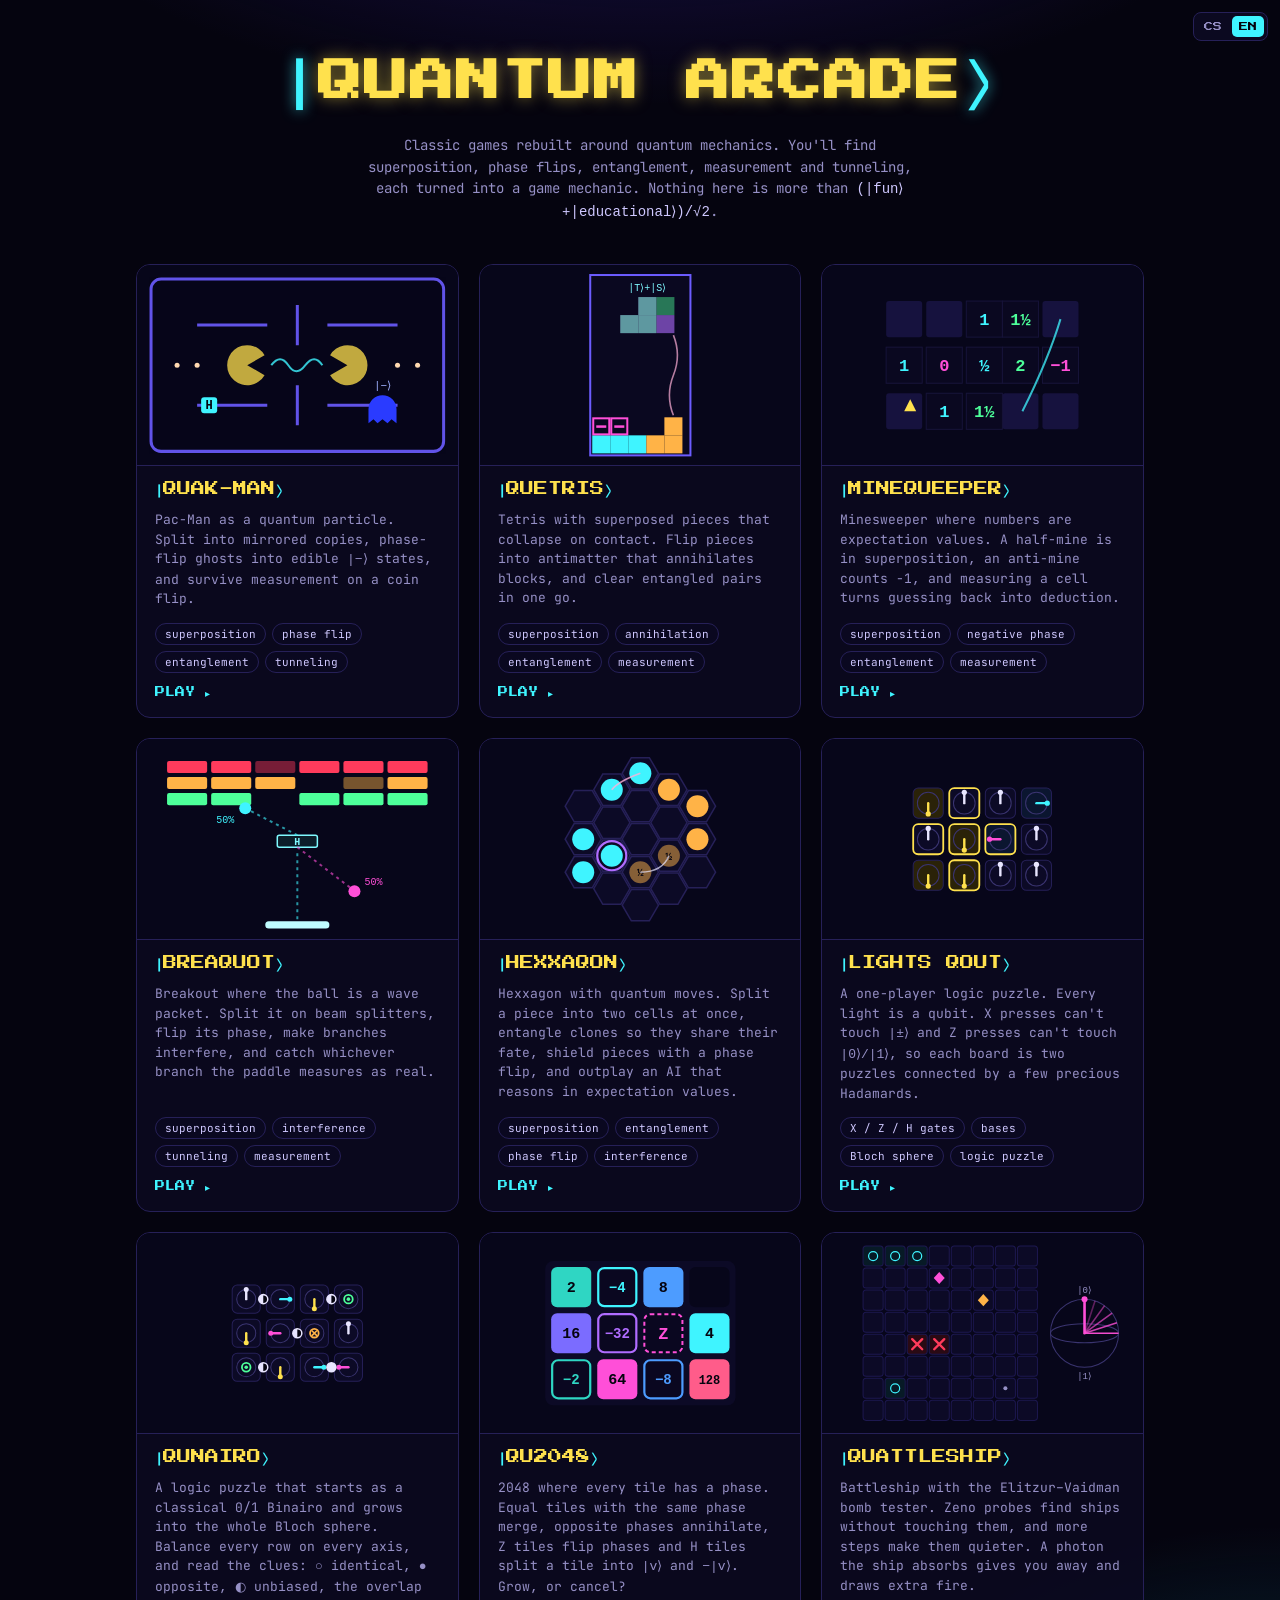
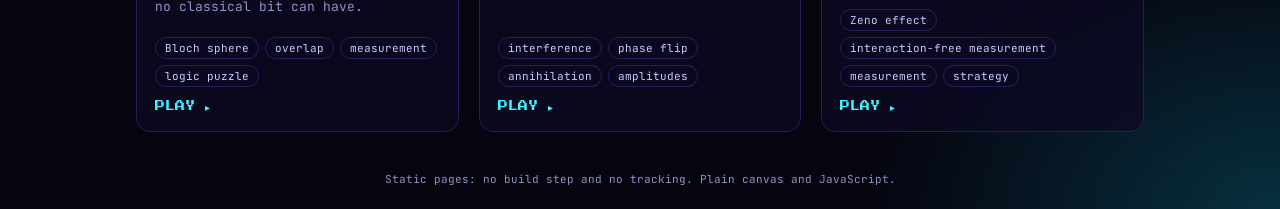
==== commit a22215b0: "Add Quattleship: battleship with interaction-free measurement Zeno probes based on the Elitzur–Vaidm" ====
--- a/index.html
+++ b/index.html
@@ -377,6 +377,99 @@
         <span class="play" data-i18n="arcade.play">PLAY ▸</span>
       </span>
     </a>
+    <a class="game" href="quattleship/">
+      <span class="art" aria-hidden="true">
+        <svg viewBox="0 0 320 200">
+          <rect x="41" y="13" width="20" height="20" rx="3" fill="#071a26" stroke="#1d1850"/>
+          <circle cx="51.0" cy="23.0" r="4.5" fill="none" stroke="#3ff4ff" stroke-width="1.2"/>
+          <rect x="63" y="13" width="20" height="20" rx="3" fill="#071a26" stroke="#1d1850"/>
+          <circle cx="73.0" cy="23.0" r="4.5" fill="none" stroke="#3ff4ff" stroke-width="1.2"/>
+          <rect x="85" y="13" width="20" height="20" rx="3" fill="#071a26" stroke="#1d1850"/>
+          <circle cx="95.0" cy="23.0" r="4.5" fill="none" stroke="#3ff4ff" stroke-width="1.2"/>
+          <rect x="107" y="13" width="20" height="20" rx="3" fill="#0c0a26" stroke="#1d1850"/>
+          <rect x="129" y="13" width="20" height="20" rx="3" fill="#0c0a26" stroke="#1d1850"/>
+          <rect x="151" y="13" width="20" height="20" rx="3" fill="#0c0a26" stroke="#1d1850"/>
+          <rect x="173" y="13" width="20" height="20" rx="3" fill="#0c0a26" stroke="#1d1850"/>
+          <rect x="195" y="13" width="20" height="20" rx="3" fill="#0c0a26" stroke="#1d1850"/>
+          <rect x="41" y="35" width="20" height="20" rx="3" fill="#0c0a26" stroke="#1d1850"/>
+          <rect x="63" y="35" width="20" height="20" rx="3" fill="#0c0a26" stroke="#1d1850"/>
+          <rect x="85" y="35" width="20" height="20" rx="3" fill="#0c0a26" stroke="#1d1850"/>
+          <rect x="107" y="35" width="20" height="20" rx="3" fill="#0c0a26" stroke="#1d1850"/>
+          <path d="M117.0 39.0L122.5 45.0L117.0 51.0L111.5 45.0Z" fill="#ff4fd8"/>
+          <rect x="129" y="35" width="20" height="20" rx="3" fill="#0c0a26" stroke="#1d1850"/>
+          <rect x="151" y="35" width="20" height="20" rx="3" fill="#0c0a26" stroke="#1d1850"/>
+          <rect x="173" y="35" width="20" height="20" rx="3" fill="#0c0a26" stroke="#1d1850"/>
+          <rect x="195" y="35" width="20" height="20" rx="3" fill="#0c0a26" stroke="#1d1850"/>
+          <rect x="41" y="57" width="20" height="20" rx="3" fill="#0c0a26" stroke="#1d1850"/>
+          <rect x="63" y="57" width="20" height="20" rx="3" fill="#0c0a26" stroke="#1d1850"/>
+          <rect x="85" y="57" width="20" height="20" rx="3" fill="#0c0a26" stroke="#1d1850"/>
+          <rect x="107" y="57" width="20" height="20" rx="3" fill="#0c0a26" stroke="#1d1850"/>
+          <rect x="129" y="57" width="20" height="20" rx="3" fill="#0c0a26" stroke="#1d1850"/>
+          <rect x="151" y="57" width="20" height="20" rx="3" fill="#0c0a26" stroke="#1d1850"/>
+          <path d="M161.0 61.0L166.5 67.0L161.0 73.0L155.5 67.0Z" fill="#ffb347"/>
+          <rect x="173" y="57" width="20" height="20" rx="3" fill="#0c0a26" stroke="#1d1850"/>
+          <rect x="195" y="57" width="20" height="20" rx="3" fill="#0c0a26" stroke="#1d1850"/>
+          <rect x="41" y="79" width="20" height="20" rx="3" fill="#0c0a26" stroke="#1d1850"/>
+          <rect x="63" y="79" width="20" height="20" rx="3" fill="#0c0a26" stroke="#1d1850"/>
+          <rect x="85" y="79" width="20" height="20" rx="3" fill="#0c0a26" stroke="#1d1850"/>
+          <rect x="107" y="79" width="20" height="20" rx="3" fill="#0c0a26" stroke="#1d1850"/>
+          <rect x="129" y="79" width="20" height="20" rx="3" fill="#0c0a26" stroke="#1d1850"/>
+          <rect x="151" y="79" width="20" height="20" rx="3" fill="#0c0a26" stroke="#1d1850"/>
+          <rect x="173" y="79" width="20" height="20" rx="3" fill="#0c0a26" stroke="#1d1850"/>
+          <rect x="195" y="79" width="20" height="20" rx="3" fill="#0c0a26" stroke="#1d1850"/>
+          <rect x="41" y="101" width="20" height="20" rx="3" fill="#0c0a26" stroke="#1d1850"/>
+          <rect x="63" y="101" width="20" height="20" rx="3" fill="#0c0a26" stroke="#1d1850"/>
+          <rect x="85" y="101" width="20" height="20" rx="3" fill="#2a0a14" stroke="#1d1850"/>
+          <path d="M90.0 106.0L100.0 116.0M100.0 106.0L90.0 116.0" stroke="#ff3b5c" stroke-width="2.4" stroke-linecap="round"/>
+          <rect x="107" y="101" width="20" height="20" rx="3" fill="#2a0a14" stroke="#1d1850"/>
+          <path d="M112.0 106.0L122.0 116.0M122.0 106.0L112.0 116.0" stroke="#ff3b5c" stroke-width="2.4" stroke-linecap="round"/>
+          <rect x="129" y="101" width="20" height="20" rx="3" fill="#0c0a26" stroke="#1d1850"/>
+          <rect x="151" y="101" width="20" height="20" rx="3" fill="#0c0a26" stroke="#1d1850"/>
+          <rect x="173" y="101" width="20" height="20" rx="3" fill="#0c0a26" stroke="#1d1850"/>
+          <rect x="195" y="101" width="20" height="20" rx="3" fill="#0c0a26" stroke="#1d1850"/>
+          <rect x="41" y="123" width="20" height="20" rx="3" fill="#0c0a26" stroke="#1d1850"/>
+          <rect x="63" y="123" width="20" height="20" rx="3" fill="#0c0a26" stroke="#1d1850"/>
+          <rect x="85" y="123" width="20" height="20" rx="3" fill="#0c0a26" stroke="#1d1850"/>
+          <rect x="107" y="123" width="20" height="20" rx="3" fill="#0c0a26" stroke="#1d1850"/>
+          <rect x="129" y="123" width="20" height="20" rx="3" fill="#0c0a26" stroke="#1d1850"/>
+          <rect x="151" y="123" width="20" height="20" rx="3" fill="#0c0a26" stroke="#1d1850"/>
+          <rect x="173" y="123" width="20" height="20" rx="3" fill="#0c0a26" stroke="#1d1850"/>
+          <rect x="195" y="123" width="20" height="20" rx="3" fill="#0c0a26" stroke="#1d1850"/>
+          <rect x="41" y="145" width="20" height="20" rx="3" fill="#0c0a26" stroke="#1d1850"/>
+          <rect x="63" y="145" width="20" height="20" rx="3" fill="#071a26" stroke="#1d1850"/>
+          <circle cx="73.0" cy="155.0" r="4.5" fill="none" stroke="#3ff4ff" stroke-width="1.2"/>
+          <rect x="85" y="145" width="20" height="20" rx="3" fill="#0c0a26" stroke="#1d1850"/>
+          <rect x="107" y="145" width="20" height="20" rx="3" fill="#0c0a26" stroke="#1d1850"/>
+          <rect x="129" y="145" width="20" height="20" rx="3" fill="#0c0a26" stroke="#1d1850"/>
+          <rect x="151" y="145" width="20" height="20" rx="3" fill="#0c0a26" stroke="#1d1850"/>
+          <rect x="173" y="145" width="20" height="20" rx="3" fill="#0c0a26" stroke="#1d1850"/>
+          <circle cx="183.0" cy="155.0" r="2" fill="#9690c6"/>
+          <rect x="195" y="145" width="20" height="20" rx="3" fill="#0c0a26" stroke="#1d1850"/>
+          <rect x="41" y="167" width="20" height="20" rx="3" fill="#0c0a26" stroke="#1d1850"/>
+          <rect x="63" y="167" width="20" height="20" rx="3" fill="#0c0a26" stroke="#1d1850"/>
+          <rect x="85" y="167" width="20" height="20" rx="3" fill="#0c0a26" stroke="#1d1850"/>
+          <rect x="107" y="167" width="20" height="20" rx="3" fill="#0c0a26" stroke="#1d1850"/>
+          <rect x="129" y="167" width="20" height="20" rx="3" fill="#0c0a26" stroke="#1d1850"/>
+          <rect x="151" y="167" width="20" height="20" rx="3" fill="#0c0a26" stroke="#1d1850"/>
+          <rect x="173" y="167" width="20" height="20" rx="3" fill="#0c0a26" stroke="#1d1850"/>
+          <rect x="195" y="167" width="20" height="20" rx="3" fill="#0c0a26" stroke="#1d1850"/>
+          <circle cx="262" cy="100" r="34" fill="none" stroke="#3a3470"/><ellipse cx="262" cy="100" rx="34" ry="9.5" fill="none" stroke="#3a3470"/>
+          <line x1="262" y1="100" x2="272.5" y2="67.7" stroke="#ff4fd8" stroke-width="1.6" opacity="0.35"/>
+          <line x1="262" y1="100" x2="282.0" y2="72.5" stroke="#ff4fd8" stroke-width="1.6" opacity="0.50"/>
+          <line x1="262" y1="100" x2="289.5" y2="80.0" stroke="#ff4fd8" stroke-width="1.6" opacity="0.65"/>
+          <line x1="262" y1="100" x2="294.3" y2="89.5" stroke="#ff4fd8" stroke-width="1.6" opacity="0.80"/>
+          <line x1="262" y1="100" x2="296.0" y2="100.0" stroke="#ff4fd8" stroke-width="1.6" opacity="0.95"/>
+          <line x1="262" y1="100" x2="262" y2="66" stroke="#ff4fd8" stroke-width="2.6" stroke-linecap="round"/><circle cx="262" cy="66" r="3" fill="#ff4fd8"/>
+          <text x="262" y="60" font-family="monospace" font-size="9" fill="#9690c6" text-anchor="middle">|0⟩</text><text x="262" y="146" font-family="monospace" font-size="9" fill="#9690c6" text-anchor="middle">|1⟩</text>
+        </svg>
+      </span>
+      <span class="body">
+        <span class="name"><span class="k">|</span>QUATTLESHIP<span class="k">⟩</span></span>
+        <p class="desc" data-i18n="desc.quattleship">Battleship with the Elitzur–Vaidman bomb tester. Zeno probes find ships without touching them, and more steps make them quieter. A photon the ship absorbs gives you away and draws extra fire.</p>
+        <span class="chips"><span class="chip" data-i18n="chip.zeno-effect">Zeno effect</span><span class="chip" data-i18n="chip.interaction-free">interaction-free measurement</span><span class="chip" data-i18n="chip.measurement">measurement</span><span class="chip" data-i18n="chip.strategy">strategy</span></span>
+        <span class="play" data-i18n="arcade.play">PLAY ▸</span>
+      </span>
+    </a>
   </main>
 
   <footer data-i18n="arcade.footer">Static pages: no build step and no tracking. Plain canvas and JavaScript.</footer>
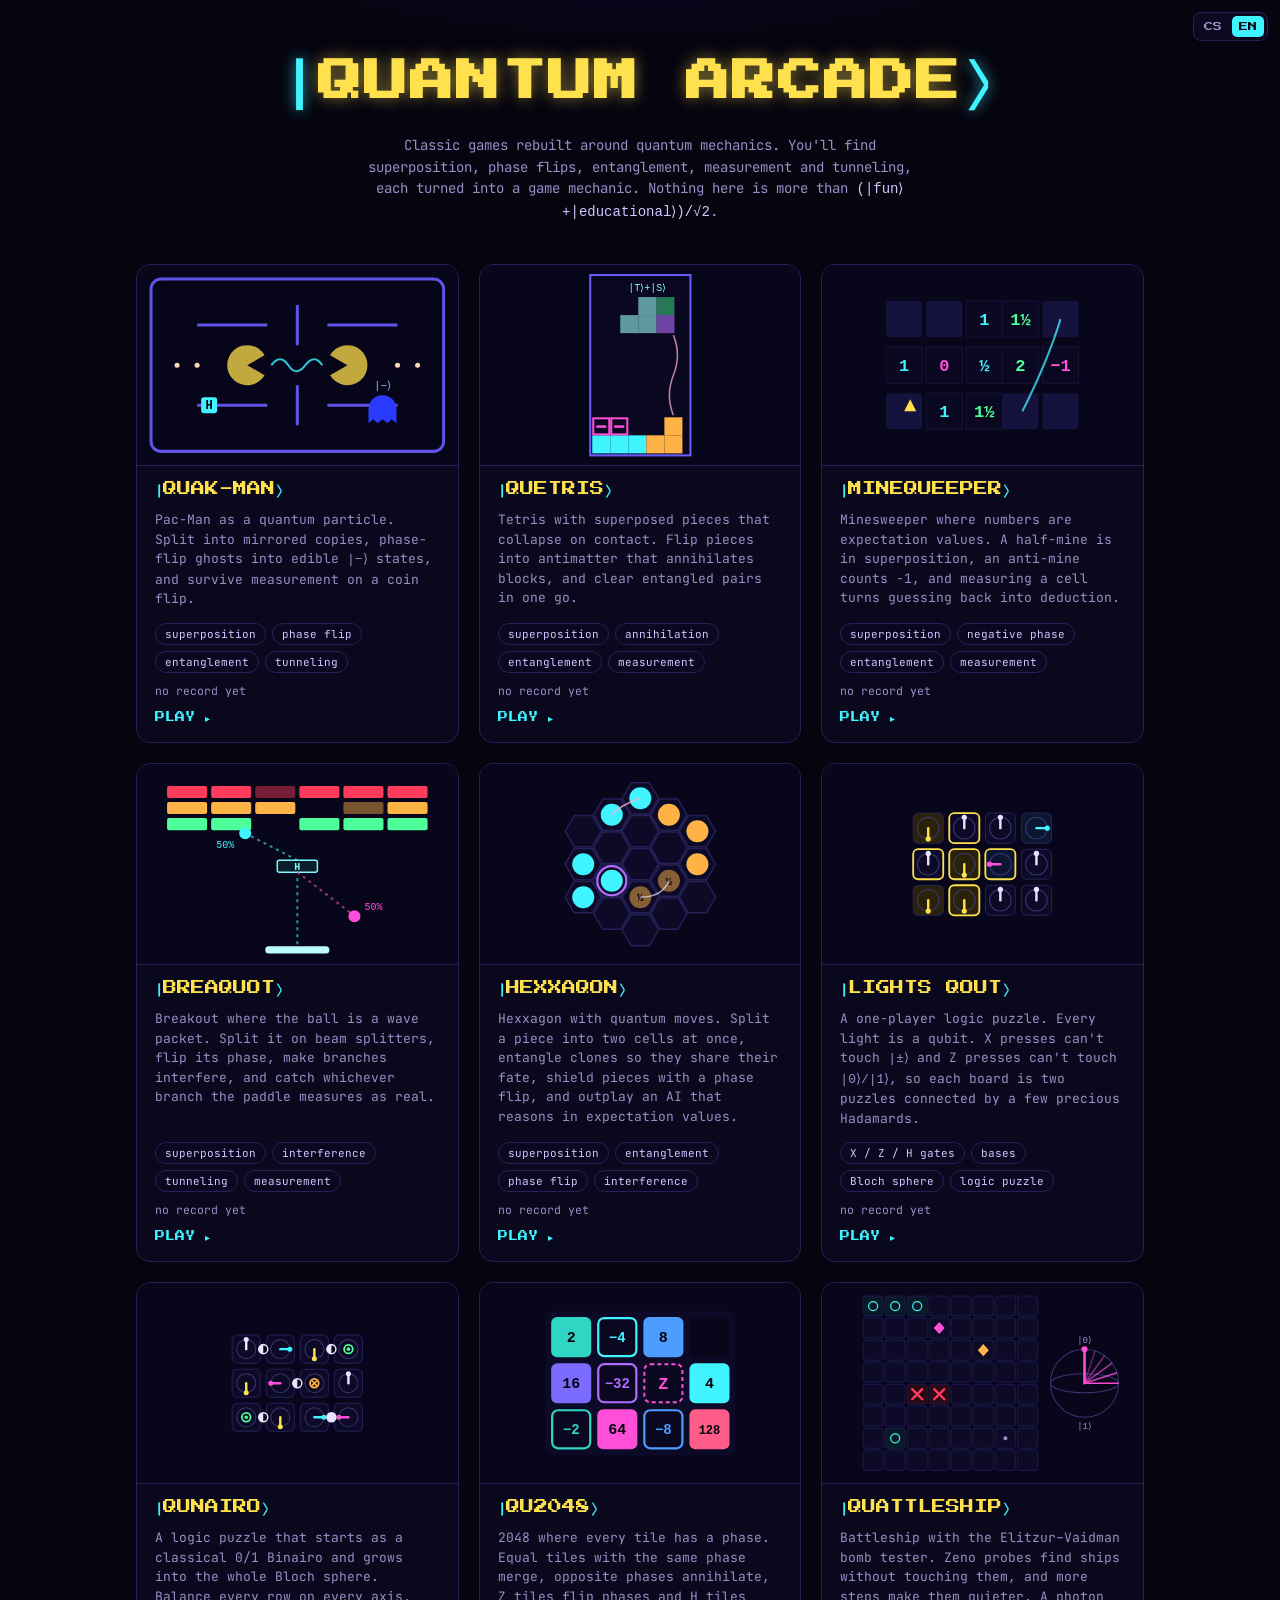
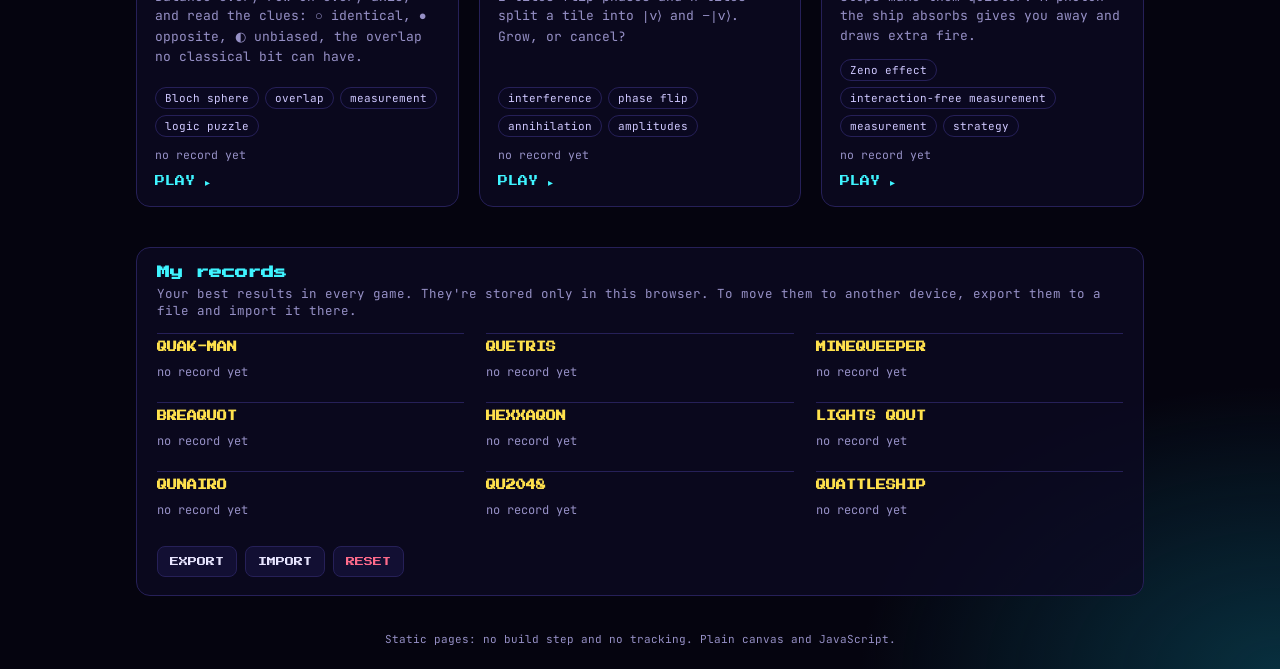
==== commit 80068e3a: "Add personal records across the arcade records.js keeps every game's records in one localStorage sto" ====
--- a/index.html
+++ b/index.html
@@ -91,6 +91,33 @@
       margin-top: 4px;
     }
     footer { text-align: center; color: var(--muted); font-size: 11px; padding: 0 16px 28px; }
+    .best { font-size: 11.5px; color: var(--yellow); min-height: 15px; }
+    .best.none { color: var(--muted); }
+    .records {
+      max-width: 1040px; margin: 0 auto 36px; padding: 0 16px;
+    }
+    .records-card {
+      background: rgba(12, 10, 34, .78); border: 1px solid var(--line); border-radius: 14px; padding: 18px 20px;
+    }
+    .records h2 { font-family: var(--pixel); font-size: 13px; color: var(--cyan); margin: 0 0 6px; }
+    .records .lead { color: var(--muted); font-size: 12.5px; margin: 0 0 14px; }
+    .rec-grid { display: grid; grid-template-columns: repeat(auto-fit, minmax(230px, 1fr)); gap: 10px 22px; }
+    .rec-game { border-top: 1px solid var(--line); padding-top: 8px; }
+    .rec-game h3 { font-family: var(--pixel); font-size: 10px; color: var(--yellow); margin: 0 0 6px; }
+    .rec-game table { width: 100%; border-collapse: collapse; font-size: 12px; }
+    .rec-game td { padding: 2px 0; color: var(--muted); }
+    .rec-game td.v { color: var(--text); text-align: right; font-weight: 700; white-space: nowrap; }
+    .rec-game td.d { text-align: right; font-size: 10.5px; width: 82px; }
+    .rec-game .empty { color: var(--muted); font-size: 12px; }
+    .rec-actions { display: flex; flex-wrap: wrap; gap: 8px; margin-top: 16px; align-items: center; }
+    .rec-actions button {
+      font-family: var(--pixel); font-size: 9px; color: var(--text); background: #120f33;
+      border: 1px solid var(--line); border-radius: 8px; padding: 10px 12px; cursor: pointer;
+    }
+    .rec-actions button:hover { border-color: var(--violet); }
+    .rec-actions button.danger { color: #ff6b8b; }
+    .rec-msg { font-size: 12px; color: var(--muted); }
+    html:lang(cs) .rec-actions button { font-family: var(--mono); font-weight: 700; font-size: 11px; }
   </style>
 </head>
 <body>
@@ -472,8 +499,106 @@
     </a>
   </main>
 
+  <section class="records" id="records">
+    <div class="records-card">
+      <h2 data-i18n="rec.title">My records</h2>
+      <p class="lead" data-i18n="rec.lead">Your best results in every game. They're stored only in this browser. To move them to another device, export them to a file and import it there.</p>
+      <div class="rec-grid" id="recGrid"></div>
+      <div class="rec-actions">
+        <button type="button" id="recExport" data-i18n="rec.export">EXPORT</button>
+        <button type="button" id="recImport" data-i18n="rec.import">IMPORT</button>
+        <button type="button" id="recReset" class="danger" data-i18n="rec.reset">RESET</button>
+        <input type="file" id="recFile" accept="application/json,.json" hidden>
+        <span class="rec-msg" id="recMsg" aria-live="polite"></span>
+      </div>
+    </div>
+  </section>
+
   <footer data-i18n="arcade.footer">Static pages: no build step and no tracking. Plain canvas and JavaScript.</footer>
   <script src="i18n.cs.js"></script>
   <script src="i18n.js"></script>
+  <script src="records.js"></script>
+  <script>
+    (() => {
+      const t = (s, v) => (window.QA ? QA.t(s, v) : s.replace(/\{(\w+)\}/g, (m, k) => (v && k in v ? v[k] : m)));
+      // Which records each game shows: [key, label, unit]. The first two
+      // present go on the game's card.
+      const SHOW = {
+        'quak-man': [['highScore', 'best score'], ['bestLevel', 'best level'], ['games', 'games played']],
+        'quetris': [['highScore', 'best score'], ['mostLines', 'most lines'], ['bestLevel', 'best level'], ['games', 'games played']],
+        'minequeeper': [['bestTime.easy', 'best time, easy', 's'], ['bestTime.normal', 'best time, normal', 's'], ['bestTime.hard', 'best time, hard', 's'],
+          ['wins.easy', 'wins, easy'], ['wins.normal', 'wins, normal'], ['wins.hard', 'wins, hard']],
+        'breaquot': [['highScore', 'best score'], ['bestLevel', 'best level'], ['games', 'games played']],
+        'hexxaqon': [['wins.hard', 'wins vs hard AI'], ['wins.easy', 'wins vs easy AI'], ['losses.hard', 'losses vs hard AI'],
+          ['losses.easy', 'losses vs easy AI'], ['bestMargin.hard', 'best win margin, hard AI'], ['bestMargin.easy', 'best win margin, easy AI']],
+        'lights-qout': [['stars', 'stars', ' / 48'], ['solved', 'levels solved', ' / 16'], ['randomSolved', 'random puzzles solved']],
+        'qunairo': [['stars', 'stars', ' / 54'], ['solved', 'levels solved', ' / 18'], ['randomSolved', 'random puzzles solved']],
+        'qu2048': [['highScore', 'best score'], ['bestTile', 'best tile'], ['wins', '|2048⟩ reached'], ['mostAnnihilations', 'most annihilations']],
+        'quattleship': [['wins', 'wins'], ['fewestTurns', 'fewest turns to win'], ['losses', 'losses'], ['mostSilent', 'most silent detections']],
+      };
+      const NAMES = { 'quak-man': 'QUAK-MAN', 'quetris': 'QUETRIS', 'minequeeper': 'MINEQUEEPER', 'breaquot': 'BREAQUOT', 'hexxaqon': 'HEXXAQON',
+        'lights-qout': 'LIGHTS QOUT', 'qunairo': 'QUNAIRO', 'qu2048': 'QU2048', 'quattleship': 'QUATTLESHIP' };
+      const fmt = (v, unit) => (unit === 's' ? v + ' s' : v.toLocaleString(window.QA && QA.lang === 'cs' ? 'cs-CZ' : 'en-US') + (unit || ''));
+      const msgEl = document.getElementById('recMsg');
+      let lastMsg = null;
+      const say = (key, vars) => { lastMsg = { key, vars }; msgEl.textContent = t(key, vars); };
+
+      function render() {
+        const all = window.QR ? QR.all() : {};
+        // Card lines.
+        for (const game of Object.keys(SHOW)) {
+          const card = document.querySelector(`a.game[href="${game}/"] .body`);
+          if (!card) continue;
+          let el = card.querySelector('.best');
+          if (!el) { el = document.createElement('span'); el.className = 'best'; card.insertBefore(el, card.querySelector('.play')); }
+          const recs = all[game] || {};
+          const parts = SHOW[game].filter(([k]) => recs[k]).slice(0, 2).map(([k, label, unit]) => `${t(label)}: ${fmt(recs[k].v, unit)}`);
+          el.textContent = parts.length ? '★ ' + parts.join(' · ') : t('no record yet');
+          el.classList.toggle('none', !parts.length);
+        }
+        // Full table.
+        document.getElementById('recGrid').innerHTML = Object.keys(SHOW).map(game => {
+          const recs = all[game] || {};
+          const rows = SHOW[game].filter(([k]) => recs[k]).map(([k, label, unit]) =>
+            `<tr><td>${t(label)}</td><td class="v">${fmt(recs[k].v, unit)}</td><td class="d">${recs[k].at || ''}</td></tr>`).join('');
+          return `<div class="rec-game"><h3>${NAMES[game]}</h3>${rows ? `<table>${rows}</table>` : `<p class="empty">${t('no record yet')}</p>`}</div>`;
+        }).join('');
+        if (lastMsg) msgEl.textContent = t(lastMsg.key, lastMsg.vars);
+      }
+
+      document.getElementById('recExport').addEventListener('click', () => {
+        const blob = new Blob([QR.exportJSON()], { type: 'application/json' });
+        const a = document.createElement('a');
+        a.href = URL.createObjectURL(blob);
+        a.download = 'quantum-arcade-records.json';
+        document.body.appendChild(a); a.click(); a.remove();
+        setTimeout(() => URL.revokeObjectURL(a.href), 1000);
+        say('Records exported to quantum-arcade-records.json.');
+      });
+      const file = document.getElementById('recFile');
+      document.getElementById('recImport').addEventListener('click', () => file.click());
+      file.addEventListener('change', () => {
+        const f = file.files && file.files[0];
+        if (!f) return;
+        f.text().then(text => {
+          try { const n = QR.importJSON(text); say('Imported. Records improved: {n}.', { n }); render(); }
+          catch (e) { say('That file does not look like an arcade records file.'); }
+          file.value = '';
+        });
+      });
+      document.getElementById('recReset').addEventListener('click', () => {
+        if (!confirm(t('Delete all records stored in this browser? This cannot be undone.'))) return;
+        QR.clear();
+        for (const k of ['quakman-high', 'quetris-high', 'breaquot-high', 'qu2048-best', 'minequeeper-best', 'lightsqout-progress', 'qunairo-progress']) {
+          try { localStorage.removeItem(k); } catch (e) { /* ignore */ }
+        }
+        say('All records deleted.');
+        render();
+      });
+      if (window.QA) QA.onChange(render);
+      window.addEventListener('pageshow', render);
+      render();
+    })();
+  </script>
 </body>
 </html>
